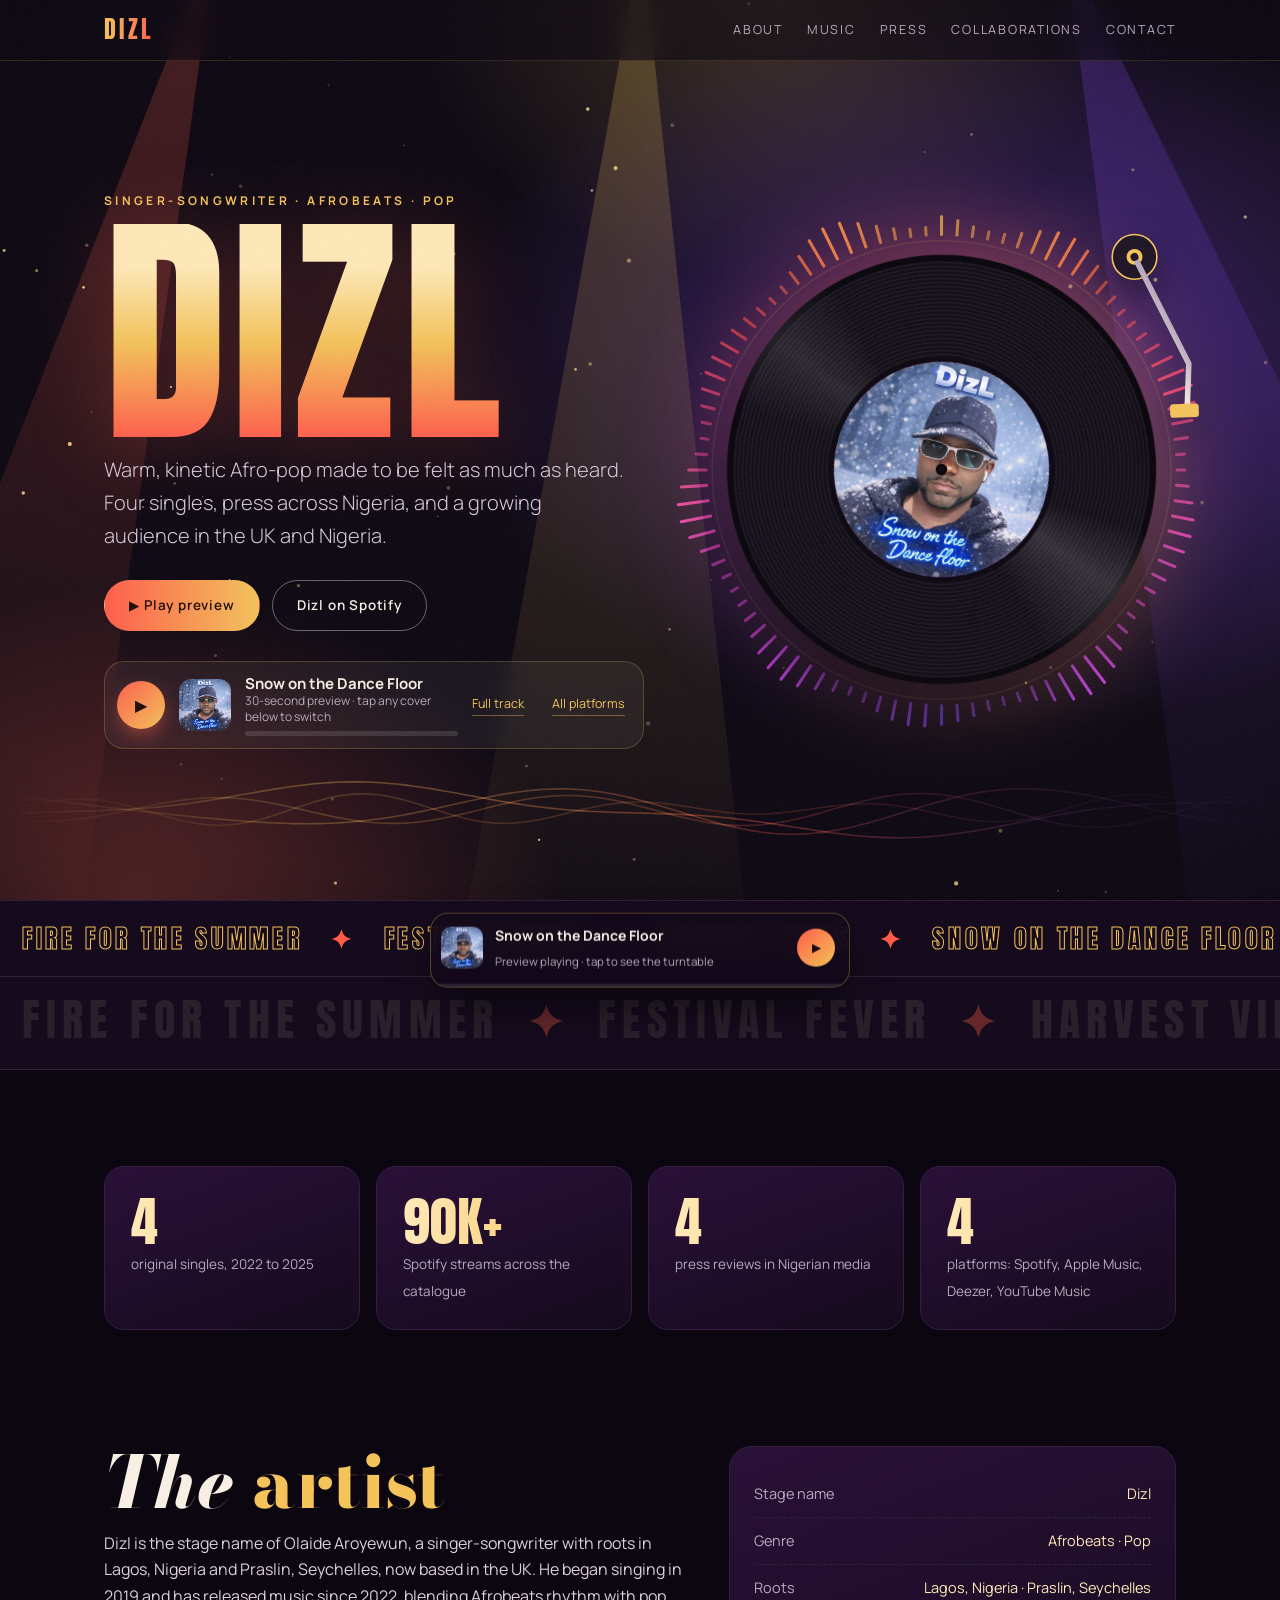
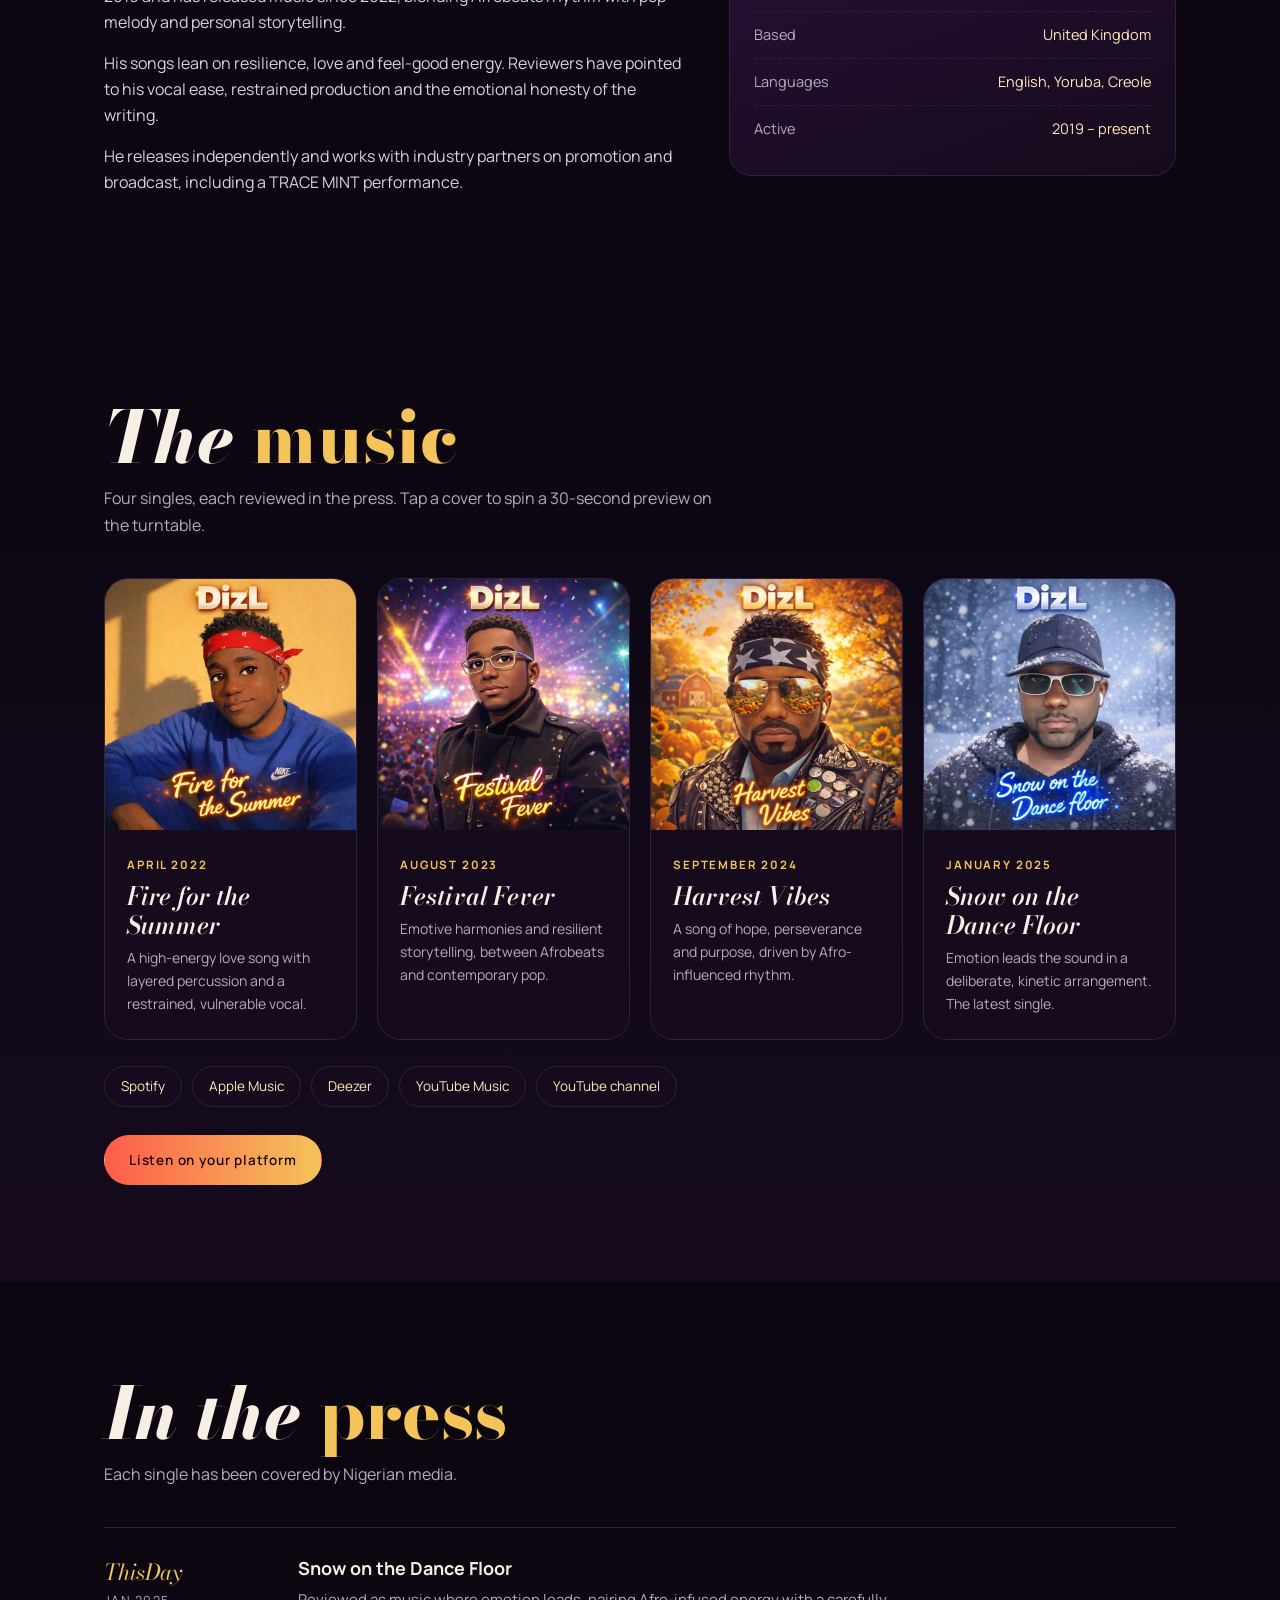
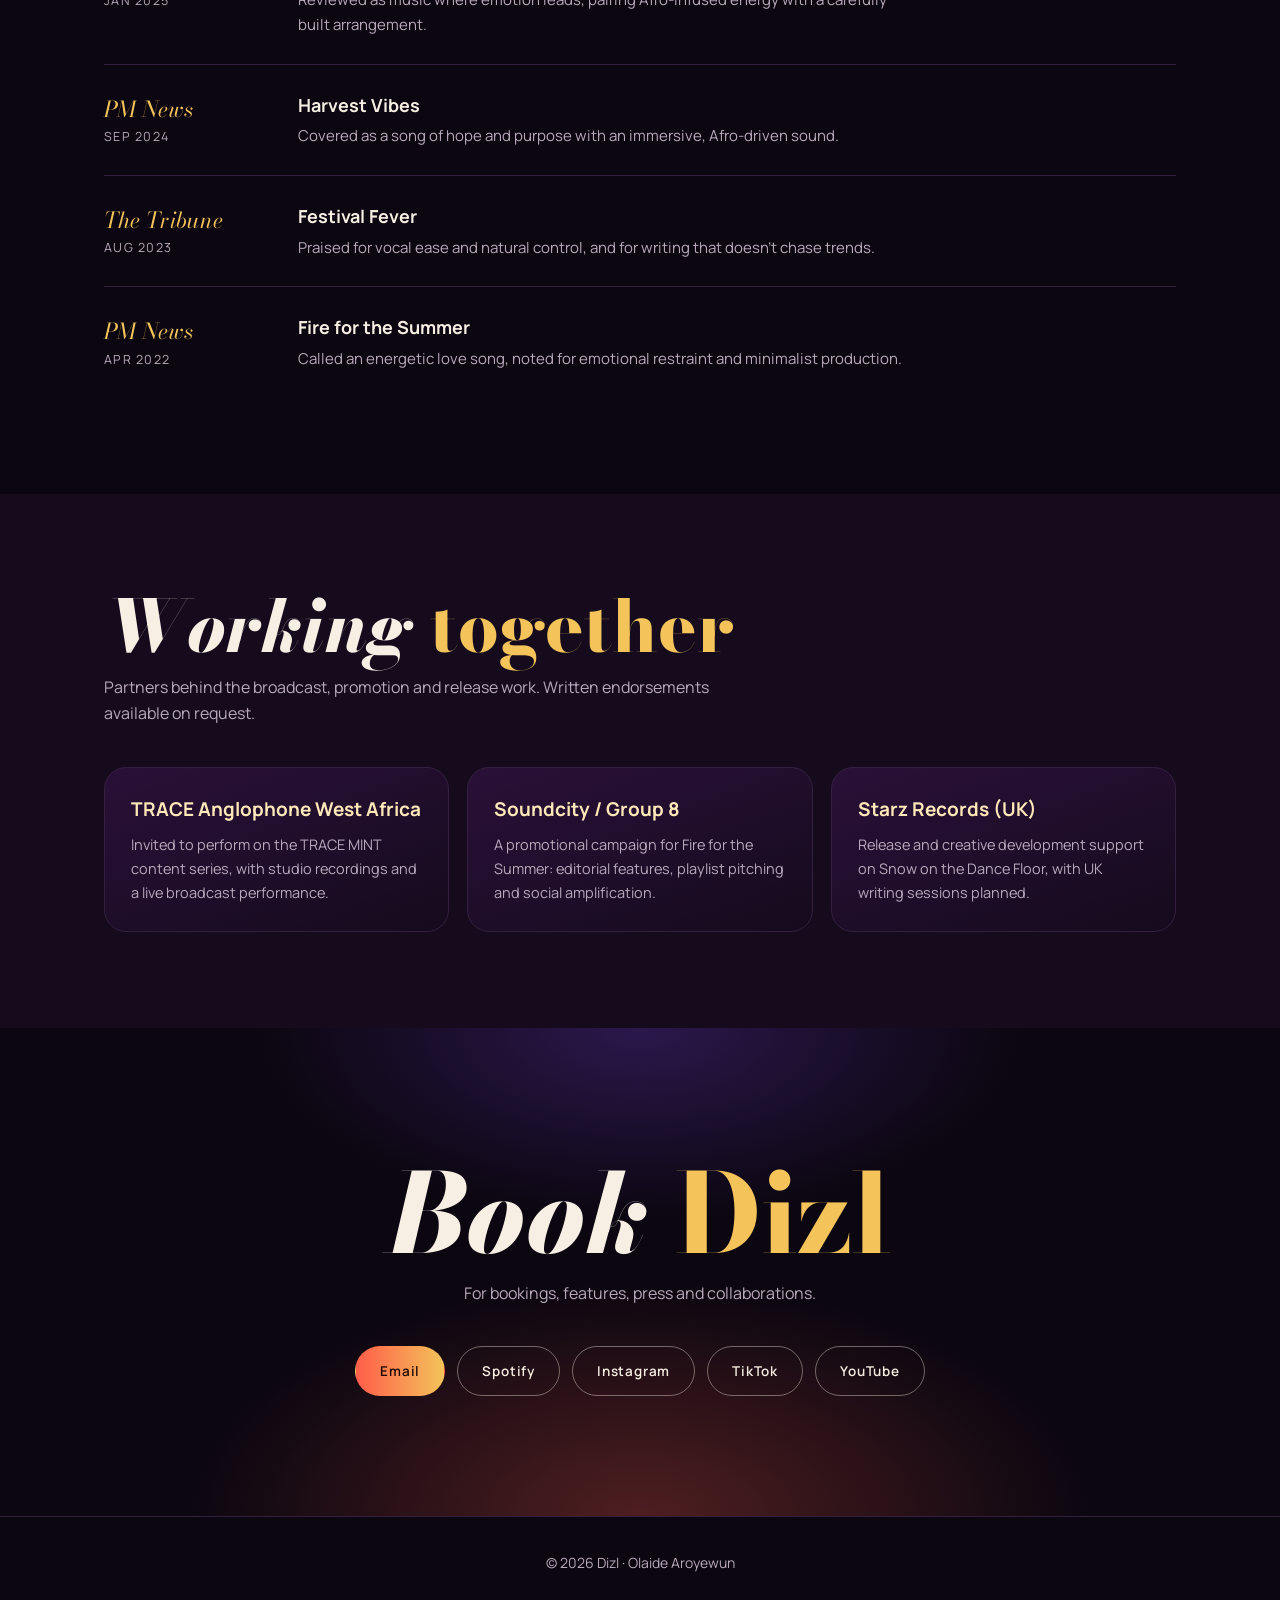
==== music/index.html @ 7bbeb729 "Add portfolio, tech portfolio, music portfolio and concept websites Co-Authored-By: Claude Sonnet 5." ====
<!DOCTYPE html>
<html lang="en-GB">
<head>
<meta charset="utf-8">
<meta name="viewport" content="width=device-width, initial-scale=1">
<title>Dizl — Afrobeats &amp; Pop</title>
<meta name="description" content="Dizl is a Nigerian singer-songwriter in Afrobeats and pop. Four singles, press reviews and over 90,000 Spotify streams.">
<link href="https://fonts.googleapis.com/css2?family=Bodoni+Moda:ital,wght@0,600;0,800;1,600&family=Anton&family=Manrope:wght@300;400;500;600;700&display=swap" rel="stylesheet">
<style>
:root{--bg:#0b0610;--bg2:#150b1d;--plum:#2a1038;--ink:#f7efe4;--mut:#b9a9bd;--line:#33203f;--coral:#ff5d4a;--gold:#f4c35a;--champ:#ffe9b8;--ice:#9fdcff;--violet:#8a4dff;--serif:'Bodoni Moda',Georgia,serif}
*{box-sizing:border-box;margin:0;padding:0}html{scroll-behavior:smooth}
body{background:var(--bg);color:var(--ink);font-family:'Manrope',system-ui,sans-serif;line-height:1.65;-webkit-font-smoothing:antialiased;overflow-x:hidden}
body:after{content:"";position:fixed;inset:0;pointer-events:none;opacity:.07;z-index:50;background-image:url("data:image/svg+xml;utf8,<svg xmlns='http://www.w3.org/2000/svg' width='160' height='160'><filter id='n'><feTurbulence type='fractalNoise' baseFrequency='.9' numOctaves='2'/></filter><rect width='100%' height='100%' filter='url(%23n)'/></svg>")}
a{color:inherit}.wrap{max-width:1120px;margin:0 auto;padding:0 24px}
nav{position:fixed;top:0;left:0;right:0;z-index:20;background:rgba(11,6,16,.6);backdrop-filter:blur(14px);border-bottom:1px solid rgba(244,195,90,.15)}
nav .wrap{display:flex;justify-content:space-between;align-items:center;height:60px}
nav b{font-family:Anton;font-weight:400;font-size:24px;letter-spacing:.14em;background:linear-gradient(90deg,var(--gold),var(--coral));-webkit-background-clip:text;background-clip:text;color:transparent}
nav ul{display:flex;gap:24px;list-style:none;font-size:12.5px;letter-spacing:.14em;text-transform:uppercase;color:var(--mut)}nav ul a{text-decoration:none}nav ul a:hover{color:var(--gold)}
@media(max-width:760px){nav ul{display:none}}
.hero{position:relative;min-height:100vh;display:flex;align-items:center;padding:110px 0 70px;background:radial-gradient(900px 600px at 78% 40%,rgba(138,77,255,.38),transparent 62%),radial-gradient(700px 500px at 10% 100%,rgba(255,93,74,.3),transparent 62%),radial-gradient(500px 400px at 60% 0%,rgba(244,195,90,.2),transparent 70%),var(--bg)}
.hero .wrap{display:grid;grid-template-columns:1.1fr .9fr;gap:30px;align-items:center;width:100%}
@media(max-width:900px){.hero .wrap{grid-template-columns:1fr}}
.tag{font-size:12px;letter-spacing:.28em;text-transform:uppercase;color:var(--gold);font-weight:700}
h1{font-family:Anton;font-weight:400;font-size:clamp(110px,21vw,250px);line-height:.86;margin:14px 0 14px;letter-spacing:.02em;background:linear-gradient(180deg,var(--champ) 20%,var(--gold) 55%,var(--coral));-webkit-background-clip:text;background-clip:text;color:transparent;filter:drop-shadow(0 10px 40px rgba(255,93,74,.25))}
.lede{font-size:clamp(17px,2vw,20px);color:#d6c8d9;max-width:520px;font-weight:300}
.btns{display:flex;gap:12px;flex-wrap:wrap;margin-top:28px}
.btn{padding:13px 24px;border-radius:99px;border:1px solid rgba(247,239,228,.4);font-weight:600;font-size:13.5px;letter-spacing:.06em;text-decoration:none;transition:.2s}
.btn.p{background:linear-gradient(90deg,var(--coral),var(--gold));border-color:transparent;color:#1d0a06}.btn:hover{transform:translateY(-2px);border-color:var(--gold)}
.disc-wrap{position:relative;display:grid;place-items:center;min-width:0}
.glow{position:absolute;width:86%;aspect-ratio:1;border-radius:50%;background:conic-gradient(from 0deg,var(--coral),var(--gold),var(--violet),var(--coral));filter:blur(60px);opacity:.5;animation:sp 14s linear infinite}
@keyframes sp{to{transform:rotate(360deg)}}
.vinyl{position:relative;width:min(440px,72vw);aspect-ratio:1;border-radius:50%;background:repeating-radial-gradient(circle at center,#0d0a10 0 2px,#1a1320 2px 4px);box-shadow:0 40px 80px -20px rgba(0,0,0,.8),inset 0 0 0 6px #07040a;animation:sp 9s linear infinite;display:grid;place-items:center}
.vinyl:before{content:"";position:absolute;inset:0;border-radius:50%;background:conic-gradient(from 20deg,transparent 0 20%,rgba(255,255,255,.14) 25%,transparent 32% 70%,rgba(255,255,255,.1) 76%,transparent 82%)}
.label{width:50%;aspect-ratio:1;border-radius:50%;overflow:hidden;position:relative;background:linear-gradient(135deg,var(--coral),var(--violet));box-shadow:0 0 0 5px #0a0610;display:grid;place-items:center}
.label img{position:absolute;inset:0;width:100%;height:100%;object-fit:cover}
.label span{font-family:Anton;font-size:30px;letter-spacing:.1em;color:#fff}
.hole{position:absolute;width:2.6%;aspect-ratio:1;border-radius:50%;background:var(--bg);box-shadow:inset 0 0 0 2px #000}
.eq{display:flex;gap:5px;align-items:flex-end;height:46px;margin-top:34px}
.eq i{display:block;width:6px;border-radius:3px;background:linear-gradient(180deg,var(--gold),var(--coral));animation:bar 1.1s ease-in-out infinite}
@keyframes bar{0%,100%{height:12px}50%{height:46px}}
.eq i:nth-child(2n){animation-duration:.8s}.eq i:nth-child(3n){animation-duration:1.4s}.eq i:nth-child(5n){animation-delay:-.4s}.eq i:nth-child(7n){animation-delay:-.7s}
@media(prefers-reduced-motion:reduce){.vinyl,.glow,.eq i{animation:none}}
.marq{overflow:hidden;border-block:1px solid var(--line);background:var(--bg2);padding:16px 0;white-space:nowrap}
.marq div{display:inline-block;animation:mq 30s linear infinite;font-family:Anton;font-size:26px;letter-spacing:.14em;color:transparent;-webkit-text-stroke:1px var(--gold)}
.marq span{margin:0 22px}.marq b{color:var(--coral);-webkit-text-stroke:0;margin:0 6px}
@keyframes mq{to{transform:translateX(-50%)}}
section{padding:96px 0;position:relative}
h2{font-family:var(--serif);font-weight:800;font-style:italic;font-size:clamp(40px,6vw,72px);line-height:1;margin-bottom:12px}
h2 em{font-style:normal;color:var(--gold)}
.sub{color:var(--mut);max-width:620px;margin-bottom:40px}
.stats{display:grid;grid-template-columns:repeat(auto-fit,minmax(200px,1fr));gap:16px}
.stat{padding:26px;border-radius:20px;background:linear-gradient(160deg,var(--plum),var(--bg2));border:1px solid var(--line)}
.stat b{display:block;font-family:Anton;font-weight:400;font-size:54px;line-height:1.05;background:linear-gradient(90deg,var(--champ),var(--gold));-webkit-background-clip:text;background-clip:text;color:transparent}.stat span{font-size:13.5px;color:var(--mut)}
.about{display:grid;grid-template-columns:1.3fr 1fr;gap:44px;align-items:start}@media(max-width:820px){.about{grid-template-columns:1fr}}
.about p{color:#dccfdf;margin-bottom:14px}
.panel{background:linear-gradient(160deg,var(--plum),var(--bg2));border:1px solid var(--line);border-radius:22px;padding:24px}
.kv{display:flex;justify-content:space-between;gap:12px;padding:11px 0;border-bottom:1px dashed var(--line);font-size:14.5px}.kv:last-child{border:0}.kv span:first-child{color:var(--mut)}.kv span:last-child{text-align:right;color:var(--champ)}
.rel{display:grid;grid-template-columns:repeat(auto-fit,minmax(250px,1fr));gap:20px}
.rc{border-radius:24px;overflow:hidden;background:var(--bg2);border:1px solid var(--line);transition:.3s}.rc:hover{transform:translateY(-6px);border-color:var(--gold)}
.art{aspect-ratio:1;background:var(--plum);position:relative;overflow:hidden}.art svg,.art img{position:absolute;inset:0;width:100%;height:100%;object-fit:cover}
.rc .t{padding:20px 22px 24px}.rc small{color:var(--gold);font-weight:700;letter-spacing:.16em;text-transform:uppercase;font-size:11.5px}
.rc h3{font-family:var(--serif);font-size:25px;font-style:italic;font-weight:600;margin:6px 0 6px;line-height:1.15}.rc p{font-size:14px;color:var(--mut)}
.platforms{display:flex;flex-wrap:wrap;gap:10px;margin-top:26px}.pl{padding:8px 16px;border:1px solid var(--line);border-radius:99px;font-size:13.5px;color:var(--champ);background:var(--bg2)}
.press{display:grid;gap:0}.pr{display:grid;grid-template-columns:170px 1fr;gap:24px;padding:26px 0;border-top:1px solid var(--line)}@media(max-width:700px){.pr{grid-template-columns:1fr;gap:6px}}
.pr .o{font-family:var(--serif);font-size:22px;font-style:italic;color:var(--gold)}.pr .o span{display:block;font-family:Manrope;font-style:normal;font-size:12.5px;color:var(--mut);letter-spacing:.1em;text-transform:uppercase}
.pr h4{font-size:18px;margin-bottom:4px}.pr p{color:var(--mut);font-size:15px;max-width:620px}
.collab{display:grid;grid-template-columns:repeat(auto-fit,minmax(260px,1fr));gap:18px}
.c{border-radius:22px;padding:26px;background:linear-gradient(160deg,var(--plum),var(--bg2));border:1px solid var(--line)}.c h3{font-size:19px;margin-bottom:8px;color:var(--champ)}.c p{color:var(--mut);font-size:14.5px}
.cta{text-align:center;background:radial-gradient(700px 360px at 50% 100%,rgba(255,93,74,.28),transparent 65%),radial-gradient(600px 300px at 50% 0%,rgba(138,77,255,.25),transparent 65%)}
.cta h2{margin-inline:auto}.cta .sub{margin-inline:auto}.cta .btns{justify-content:center}
footer{padding:34px 0;border-top:1px solid var(--line);color:var(--mut);font-size:14px;text-align:center}

/* ===== premium stage layer ===== */
#prog{position:fixed;top:0;left:0;right:0;height:3px;z-index:60;transform-origin:0 50%;transform:scaleX(0);background:linear-gradient(90deg,var(--coral),var(--gold),var(--violet))}
.hero{overflow:hidden;isolation:isolate}
#stage{position:absolute;inset:0;z-index:0;pointer-events:none}
.hero .wrap{position:relative;z-index:1}
.hero:after{content:"";position:absolute;inset:0;z-index:0;pointer-events:none;background:radial-gradient(120% 90% at 50% 50%,transparent 55%,rgba(5,2,9,.75))}
.disc-wrap{transition:transform .18s ease-out;transform-style:preserve-3d}
.arm{overflow:visible;position:absolute;right:-5%;top:-7%;width:34%;height:auto;z-index:3;pointer-events:none;filter:drop-shadow(0 14px 18px rgba(0,0,0,.55))}
.armg{transform-origin:160px 40px;animation:drop 1.5s cubic-bezier(.25,.8,.25,1) .9s both}
@keyframes drop{from{transform:rotate(-30deg)}to{transform:rotate(0)}}
.vinyl{box-shadow:0 40px 80px -20px rgba(0,0,0,.8),0 0 90px -10px rgba(255,93,74,.35),inset 0 0 0 6px #07040a}
.hero .tag,.hero .lede,.hero .btns,.hero .eq{animation:rise .9s cubic-bezier(.2,.7,.2,1) both}
.hero .tag{animation-delay:.1s}.hero h1{animation:rise 1.1s cubic-bezier(.2,.7,.2,1) .2s both}.hero .lede{animation-delay:.55s}.hero .btns{animation-delay:.7s}.hero .eq{animation-delay:.85s}
@keyframes rise{from{opacity:0;transform:translateY(26px)}to{opacity:1;transform:none}}
.eq{height:54px}.eq i{width:5px}
@keyframes bar{0%,100%{height:10px}50%{height:54px}}
.marq.r{border-top:0;padding:6px 0 14px;background:var(--bg2)}
.marq.r div{animation-direction:reverse;animation-duration:46s;-webkit-text-stroke:0;color:rgba(255,233,184,.09);font-size:44px}
.marq.r b{color:rgba(255,93,74,.35)}
.stat,.panel,.c{position:relative;overflow:hidden}
.stat:before,.panel:before,.c:before{content:"";position:absolute;inset:0;pointer-events:none;opacity:0;transition:opacity .25s;background:radial-gradient(300px circle at var(--mx,-999px) var(--my,-999px),rgba(244,195,90,.15),transparent 65%)}
.stat:hover:before,.panel:hover:before,.c:hover:before{opacity:1}
.stat{transition:border-color .3s,transform .3s}.stat:hover{border-color:rgba(244,195,90,.5);transform:translateY(-3px)}
.c{transition:border-color .3s,transform .3s}.c:hover{border-color:rgba(244,195,90,.5);transform:translateY(-3px)}
.rc{position:relative;transform:perspective(900px) rotateX(var(--rx,0deg)) rotateY(var(--ry,0deg)) translateY(var(--ty,0px));transition:transform .35s ease-out,border-color .3s,box-shadow .3s}
.rc:hover{--ty:-8px;transition:transform .1s ease-out,border-color .3s,box-shadow .3s;border-color:var(--c,var(--gold));box-shadow:0 34px 70px -28px var(--c,var(--gold))}
.rc:after{content:"";position:absolute;inset:0;pointer-events:none;opacity:0;transition:opacity .25s;background:radial-gradient(340px circle at var(--gx,50%) var(--gy,0%),rgba(255,255,255,.17),transparent 60%)}
.rc:hover:after{opacity:1}
.art img{transition:transform .7s cubic-bezier(.2,.7,.2,1)}.rc:hover .art img{transform:scale(1.06)}
.pb{position:absolute;right:14px;top:14px;display:flex;gap:3px;align-items:flex-end;height:22px;opacity:0;transition:opacity .3s;z-index:2;padding:6px 8px;border-radius:10px;background:rgba(8,4,12,.55);backdrop-filter:blur(6px);box-sizing:content-box}
.rc:hover .pb{opacity:1}.pb i{display:block;width:3px;border-radius:2px;background:var(--gold);animation:pb .9s ease-in-out infinite}.pb i:nth-child(2){animation-delay:-.3s}.pb i:nth-child(3){animation-delay:-.6s}.pb i:nth-child(4){animation-delay:-.15s}
@keyframes pb{0%,100%{height:5px}50%{height:22px}}
.pl{text-decoration:none;transition:.2s}.pl:hover{border-color:var(--gold);color:#1d0a06;background:linear-gradient(90deg,var(--coral),var(--gold));transform:translateY(-2px)}
.pr{position:relative;transition:background .3s,padding-left .3s}.pr:before{content:"";position:absolute;left:0;top:18%;bottom:18%;width:3px;border-radius:2px;background:linear-gradient(180deg,var(--gold),var(--coral));transform:scaleY(0);transition:transform .3s}
.pr:hover{background:linear-gradient(90deg,rgba(244,195,90,.07),transparent 70%);padding-left:18px}.pr:hover:before{transform:scaleY(1)}
.cta{position:relative;overflow:hidden;padding:130px 0 120px}.cta .wrap{position:relative;z-index:1}
#wave2{position:absolute;inset:0;z-index:0;pointer-events:none;width:100%;height:100%}
.cta h2{font-size:clamp(52px,9vw,110px)}
@media(prefers-reduced-motion:reduce){.armg,.hero .tag,.hero h1,.hero .lede,.hero .btns,.hero .eq{animation:none}}
@media(max-width:600px){.arm{width:30%;right:0}}

/* ===== turntable player ===== */
.vinyl{animation:none;will-change:transform}
.armg{animation:none;transform:rotate(-30deg);transition:transform 1.2s cubic-bezier(.3,.7,.2,1)}
.disc-wrap.playing .armg{transform:rotate(0)}
.label img{transition:opacity .28s,transform .4s}.label img.sw{opacity:0;transform:scale(1.15)}
.hero .now{animation:rise .9s cubic-bezier(.2,.7,.2,1) .85s both}
.now{display:flex;align-items:center;gap:14px;margin-top:30px;max-width:540px;padding:12px 18px 12px 12px;border-radius:20px;background:rgba(255,255,255,.055);border:1px solid rgba(244,195,90,.22);backdrop-filter:blur(10px)}
.now .pp{flex:none;width:48px;height:48px;border-radius:50%;border:0;cursor:pointer;font-size:16px;color:#1d0a06;background:linear-gradient(135deg,var(--coral),var(--gold));box-shadow:0 8px 24px -8px var(--coral);transition:transform .2s}.now .pp:hover{transform:scale(1.08)}
.now img{flex:none;width:52px;height:52px;border-radius:12px;object-fit:cover}
.nt{flex:1;min-width:0}.nt b{display:block;font-size:15px;white-space:nowrap;overflow:hidden;text-overflow:ellipsis}.nt span{display:block;font-size:12px;color:var(--mut);margin-bottom:7px;white-space:nowrap;overflow:hidden;text-overflow:ellipsis}
.bar{height:5px;border-radius:3px;background:rgba(255,255,255,.12);cursor:pointer;overflow:hidden}.bar i,.mbar i{display:block;height:100%;width:0;background:linear-gradient(90deg,var(--gold),var(--coral))}
.now a{flex:none;font-size:12.5px;color:var(--gold);text-decoration:none;border-bottom:1px solid rgba(244,195,90,.4)}
.rc{cursor:pointer}.rc.on{border-color:var(--c,var(--gold));box-shadow:0 30px 70px -28px var(--c,var(--gold))}
.pb{min-width:14px;justify-content:center}.pb b{display:block;color:var(--gold);font-size:13px;line-height:22px;font-weight:400}.pb i{display:none}
.rc.on .pb{opacity:1}.rc.on .pb b{display:none}.rc.on .pb i{display:block}
#mini{position:fixed;left:50%;bottom:18px;z-index:40;display:flex;align-items:center;gap:12px;padding:10px 14px 14px 10px;border-radius:18px;background:rgba(18,9,26,.86);backdrop-filter:blur(14px);border:1px solid rgba(244,195,90,.3);box-shadow:0 20px 50px -10px rgba(0,0,0,.7);transform:translate(-50%,140%);transition:transform .45s cubic-bezier(.2,.8,.2,1);width:min(420px,calc(100vw - 24px));overflow:hidden;cursor:pointer}
#mini.show{transform:translate(-50%,0)}
#mini img{width:42px;height:42px;border-radius:10px;object-fit:cover;flex:none}.mt{flex:1;min-width:0}.mt b{display:block;font-size:14px;white-space:nowrap;overflow:hidden;text-overflow:ellipsis}.mt span{font-size:11.5px;color:var(--mut)}
#mpp{flex:none;width:38px;height:38px;border-radius:50%;border:0;cursor:pointer;color:#1d0a06;font-size:12px;background:linear-gradient(135deg,var(--coral),var(--gold))}
.mbar{position:absolute;left:0;right:0;bottom:0;height:3px;background:rgba(255,255,255,.1)}
@media(max-width:600px){.now{padding-right:12px;flex-wrap:wrap;row-gap:10px}.now .nt{flex:1 1 0}.now .brk{display:block;order:4;flex:0 0 100%;height:0}.now a{order:5;font-size:13.5px;margin:0 18px 2px 0!important}#full{margin-left:62px!important}}

/* mobile fit: stop hero from stretching past the screen */
.hero .wrap>*{min-width:0}
@media(max-width:900px){.hero .wrap{grid-template-columns:minmax(0,1fr)}.hero{overflow:hidden}}
@media(max-width:600px){.tag{letter-spacing:.14em;white-space:normal}.hero .lede{max-width:100%}.hero .btns{flex-wrap:wrap}.now{max-width:100%}.now .nt{min-width:0;flex:1}.now .nt b,.now .nt span{display:block;overflow:hidden;text-overflow:ellipsis;white-space:nowrap}h1{font-size:clamp(96px,30vw,140px)}}
footer{padding-bottom:calc(34px + env(safe-area-inset-bottom,0px))}
@media(max-width:700px){footer{padding-bottom:calc(150px + env(safe-area-inset-bottom,0px))}}

/* two-column hero: keep record, ring and tonearm inside the screen */
@media(min-width:901px){.vinyl{width:min(440px,calc((100vw - 78px)*.45/1.26))}.arm{right:2%}}

/* single-column (tablet portrait): keep tonearm beside the record, not at the screen edge */
@media(min-width:601px) and (max-width:900px){.disc-wrap{width:100%;max-width:min(520px,88vw);margin-inline:auto}.arm{right:-2%}}
@media(prefers-reduced-motion:reduce){.marq div{animation:mq 60s linear infinite}}
.now .nt #nsub .sc{font-style:normal;display:inline-block}
@media(max-width:600px){.now .nt #nsub .sc{display:inline;line-height:1.3}}
@keyframes ns{0%,15%{transform:translateX(0)}85%,100%{transform:translateX(calc(-1 * var(--ov,0px)))}}
.now .nt b,.now .nt #nsub{white-space:normal;overflow:visible;text-overflow:clip;line-height:1.3}.now .nt #nsub .sc{display:inline}
.now .brk{display:none}@media(max-width:600px){.now .brk{display:block;order:4;flex:0 0 100%;height:0}}
</style>
</head>
<body>
<div id="prog"></div>
<nav><div class="wrap"><b>DIZL</b><ul><li><a href="#about">About</a></li><li><a href="#music">Music</a></li><li><a href="#press">Press</a></li><li><a href="#collab">Collaborations</a></li><li><a href="#contact">Contact</a></li></ul></div></nav>
<main>
<div class="hero" id="top"><canvas id="stage" aria-hidden="true"></canvas><div class="wrap">
  <div>
    <div class="tag">Singer-songwriter · Afrobeats · Pop</div>
    <h1>DIZL</h1>
    <p class="lede">Warm, kinetic Afro-pop made to be felt as much as heard. Four singles, press across Nigeria, and a growing audience in the UK and Nigeria.</p>
    <div class="btns"><a class="btn p" href="#" id="heroplay">▶ Play preview</a><a class="btn" href="https://open.spotify.com/artist/3vCOClc48LY1x5cdoJgQlJ" target="_blank" rel="noopener">Dizl on Spotify</a></div>
    <div class="now" id="now"><button class="pp" id="pp" aria-label="Play preview">▶</button><img id="nimg" src="img/snow.jpg" alt=""><div class="nt"><b id="ntitle">Snow on the Dance Floor</b><span id="nsub"><em class="sc">30-second preview · tap any cover below to switch</em></span><div class="bar" id="bar" role="progressbar" aria-label="Preview progress"><i id="fill"></i></div></div><i class="brk" aria-hidden="true"></i><a id="full" href="https://open.spotify.com/track/1isKLHtDeZvDGnfQosy557" target="_blank" rel="noopener">Full track</a><a id="hf" href="https://distrokid.com/hyperfollow/dizl/snow-on-the-dance-floor-2" target="_blank" rel="noopener" style="margin-left:14px">All platforms</a></div>
  </div>
  <div class="disc-wrap"><div class="glow"></div>
    <div class="vinyl"><div class="label"><img src="img/snow.jpg" alt="Snow on the Dance Floor cover art"></div><div class="hole"></div></div>
    <svg class="arm" viewBox="0 0 200 300" aria-hidden="true"><defs><linearGradient id="ag" x1="0" x2="1"><stop offset="0" stop-color="#f7efe4"/><stop offset="1" stop-color="#b9a9bd"/></linearGradient></defs><circle cx="160" cy="40" r="28" fill="#1c1324" stroke="#f4c35a" stroke-width="2"/><circle cx="160" cy="40" r="10" fill="#f4c35a"/><g class="armg"><path d="M160 40 L152 190 L122 238" stroke="url(#ag)" stroke-width="7" fill="none" stroke-linecap="round" stroke-linejoin="round"/><rect x="100" y="230" width="36" height="17" rx="4" transform="rotate(28 118 238)" fill="#f4c35a"/><circle cx="160" cy="40" r="5" fill="#1c1324"/></g></svg>
  </div>
</div></div>

<div class="marq" aria-hidden="true"><div><span>FIRE FOR THE SUMMER</span><b>✦</b><span>FESTIVAL FEVER</span><b>✦</b><span>HARVEST VIBES</span><b>✦</b><span>SNOW ON THE DANCE FLOOR</span><b>✦</b><span>FIRE FOR THE SUMMER</span><b>✦</b><span>FESTIVAL FEVER</span><b>✦</b><span>HARVEST VIBES</span><b>✦</b><span>SNOW ON THE DANCE FLOOR</span><b>✦</b></div></div>
<div class="marq r" aria-hidden="true"><div><span>FIRE FOR THE SUMMER</span><b>✦</b><span>FESTIVAL FEVER</span><b>✦</b><span>HARVEST VIBES</span><b>✦</b><span>SNOW ON THE DANCE FLOOR</span><b>✦</b><span>FIRE FOR THE SUMMER</span><b>✦</b><span>FESTIVAL FEVER</span><b>✦</b><span>HARVEST VIBES</span><b>✦</b><span>SNOW ON THE DANCE FLOOR</span><b>✦</b></div></div>

<section><div class="wrap"><div class="stats">
  <div class="stat"><b>4</b><span>original singles, 2022 to 2025</span></div>
  <div class="stat"><b>90K+</b><span>Spotify streams across the catalogue</span></div>
  <div class="stat"><b>4</b><span>press reviews in Nigerian media</span></div>
  <div class="stat"><b>4</b><span>platforms: Spotify, Apple Music, Deezer, YouTube Music</span></div>
</div></div></section>

<section id="about" style="padding-top:20px"><div class="wrap about">
  <div>
    <h2>The <em>artist</em></h2>
    <p>Dizl is the stage name of Olaide Aroyewun, a singer-songwriter with roots in Lagos, Nigeria and Praslin, Seychelles, now based in the UK. He began singing in 2019 and has released music since 2022, blending Afrobeats rhythm with pop melody and personal storytelling.</p>
    <p>His songs lean on resilience, love and feel-good energy. Reviewers have pointed to his vocal ease, restrained production and the emotional honesty of the writing.</p>
    <p>He releases independently and works with industry partners on promotion and broadcast, including a TRACE MINT performance.</p>
  </div>
  <div class="panel">
    <div class="kv"><span>Stage name</span><span>Dizl</span></div>
    <div class="kv"><span>Genre</span><span>Afrobeats · Pop</span></div>
    <div class="kv"><span>Roots</span><span>Lagos, Nigeria · Praslin, Seychelles</span></div>
    <div class="kv"><span>Based</span><span>United Kingdom</span></div>
    <div class="kv"><span>Languages</span><span>English, Yoruba, Creole</span></div>
    <div class="kv"><span>Active</span><span>2019 – present</span></div>
  </div>
</div></section>

<section id="music" style="background:linear-gradient(180deg,var(--bg),var(--bg2))"><div class="wrap">
  <h2>The <em>music</em></h2>
  <p class="sub">Four singles, each reviewed in the press. Tap a cover to spin a 30-second preview on the turntable.</p>
  <div class="rel">
    <div class="rc" data-k="fire" tabindex="0" role="button" aria-label="Play preview of fire" style="--c:#ff9f43"><div class="art"><img src="img/fire.jpg" alt="Fire for the Summer cover art" loading="lazy"></div><div class="t"><small>April 2022</small><h3>Fire for the Summer</h3><p>A high-energy love song with layered percussion and a restrained, vulnerable vocal.</p></div></div>
    <div class="rc" data-k="festival" tabindex="0" role="button" aria-label="Play preview of festival" style="--c:#a46bff"><div class="art"><img src="img/festival.jpg" alt="Festival Fever cover art" loading="lazy"></div><div class="t"><small>August 2023</small><h3>Festival Fever</h3><p>Emotive harmonies and resilient storytelling, between Afrobeats and contemporary pop.</p></div></div>
    <div class="rc" data-k="harvest" tabindex="0" role="button" aria-label="Play preview of harvest" style="--c:#ff7a2f"><div class="art"><img src="img/harvest.jpg" alt="Harvest Vibes cover art" loading="lazy"></div><div class="t"><small>September 2024</small><h3>Harvest Vibes</h3><p>A song of hope, perseverance and purpose, driven by Afro-influenced rhythm.</p></div></div>
    <div class="rc" data-k="snow" tabindex="0" role="button" aria-label="Play preview of snow" style="--c:#6fb8ff"><div class="art"><img src="img/snow.jpg" alt="Snow on the Dance Floor cover art" loading="lazy"></div><div class="t"><small>January 2025</small><h3>Snow on the Dance Floor</h3><p>Emotion leads the sound in a deliberate, kinetic arrangement. The latest single.</p></div></div>
  </div>
  <div class="platforms"><a class="pl" href="https://open.spotify.com/artist/3vCOClc48LY1x5cdoJgQlJ" target="_blank" rel="noopener">Spotify</a><a class="pl" href="https://music.apple.com/us/album/snow-on-the-dance-floor-single/1880357059" target="_blank" rel="noopener">Apple Music</a><a class="pl" href="https://www.deezer.com/album/925784041" target="_blank" rel="noopener">Deezer</a><a class="pl" href="https://distrokid.com/hyperfollow/dizl/snow-on-the-dance-floor-2" target="_blank" rel="noopener">YouTube Music</a><a class="pl" href="https://www.youtube.com/@dizlmusic" target="_blank" rel="noopener">YouTube channel</a></div>
  <div class="btns"><a class="btn p" href="https://distrokid.com/hyperfollow/dizl/snow-on-the-dance-floor-2" target="_blank" rel="noopener">Listen on your platform</a></div>
</div></section>

<section id="press"><div class="wrap">
  <h2>In the <em>press</em></h2>
  <p class="sub">Each single has been covered by Nigerian media.</p>
  <div class="press">
    <div class="pr"><div class="o">ThisDay<span>Jan 2025</span></div><div><h4>Snow on the Dance Floor</h4><p>Reviewed as music where emotion leads, pairing Afro-infused energy with a carefully built arrangement.</p></div></div>
    <div class="pr"><div class="o">PM News<span>Sep 2024</span></div><div><h4>Harvest Vibes</h4><p>Covered as a song of hope and purpose with an immersive, Afro-driven sound.</p></div></div>
    <div class="pr"><div class="o">The Tribune<span>Aug 2023</span></div><div><h4>Festival Fever</h4><p>Praised for vocal ease and natural control, and for writing that doesn't chase trends.</p></div></div>
    <div class="pr"><div class="o">PM News<span>Apr 2022</span></div><div><h4>Fire for the Summer</h4><p>Called an energetic love song, noted for emotional restraint and minimalist production.</p></div></div>
  </div>
</div></section>

<section id="collab" style="background:var(--bg2)"><div class="wrap">
  <h2>Working <em>together</em></h2>
  <p class="sub">Partners behind the broadcast, promotion and release work. Written endorsements available on request.</p>
  <div class="collab">
    <div class="c"><h3>TRACE Anglophone West Africa</h3><p>Invited to perform on the TRACE MINT content series, with studio recordings and a live broadcast performance.</p></div>
    <div class="c"><h3>Soundcity / Group 8</h3><p>A promotional campaign for Fire for the Summer: editorial features, playlist pitching and social amplification.</p></div>
    <div class="c"><h3>Starz Records (UK)</h3><p>Release and creative development support on Snow on the Dance Floor, with UK writing sessions planned.</p></div>
  </div>
</div></section>

<section id="contact" class="cta"><canvas id="wave2" aria-hidden="true"></canvas><div class="wrap">
  <h2>Book <em>Dizl</em></h2>
  <p class="sub">For bookings, features, press and collaborations.</p>
  <div class="btns"><a class="btn p" href="mailto:dizlmusicworld@gmail.com">Email</a><a class="btn" href="https://open.spotify.com/artist/3vCOClc48LY1x5cdoJgQlJ" target="_blank" rel="noopener">Spotify</a><a class="btn" href="https://www.instagram.com/dizlmusic/" target="_blank" rel="noopener">Instagram</a><a class="btn" href="https://www.tiktok.com/@dizlmusic" target="_blank" rel="noopener">TikTok</a><a class="btn" href="https://www.youtube.com/@dizlmusic" target="_blank" rel="noopener">YouTube</a></div>
</div></section>
<div id="mini"><img id="mimg" src="img/snow.jpg" alt=""><div class="mt"><b id="mtitle">Snow on the Dance Floor</b><span>Preview playing · tap to see the turntable</span></div><button id="mpp" aria-label="Pause">❚❚</button><div class="mbar"><i id="mfill"></i></div></div>
</main>
<footer>© 2026 Dizl · Olaide Aroyewun</footer>
<script>
(function(){
var playing=false,AN=null,FD=null,reduce=matchMedia('(prefers-reduced-motion: reduce)').matches,fine=matchMedia('(pointer:fine)').matches;
var hero=document.querySelector('.hero'),cv=document.getElementById('stage'),cx=cv.getContext('2d'),vin=document.querySelector('.vinyl'),wrap=document.querySelector('.disc-wrap');
var W=0,H=0,D=Math.min(window.devicePixelRatio||1,2);
function size(){var r=hero.getBoundingClientRect();W=r.width;H=r.height;cv.width=W*D;cv.height=H*D;cv.style.width=W+'px';cv.style.height=H+'px'}
size();addEventListener('resize',function(){size();size2()});
var sparks=[],i;for(i=0;i<70;i++)sparks.push({x:Math.random(),y:Math.random(),s:.5+Math.random()*1.7,v:.015+Math.random()*.05,p:Math.random()*6.28});
var cols=[[255,93,74],[244,195,90],[138,77,255]],N=96,vis=true;
if('IntersectionObserver' in window)new IntersectionObserver(function(e){vis=e[0].isIntersecting}).observe(hero);
function waves(c,w,h,t,base,amp){
  for(var l=0;l<4;l++){var g=c.createLinearGradient(0,0,w,0);g.addColorStop(0,'rgba(244,195,90,.0)');g.addColorStop(.25,'rgba(244,195,90,'+(.34-l*.05)+')');g.addColorStop(.6,'rgba(255,93,74,'+(.34-l*.05)+')');g.addColorStop(1,'rgba(138,77,255,.0)');
    c.strokeStyle=g;c.lineWidth=1.6;c.beginPath();
    for(var x=0;x<=w;x+=6){var y=base+Math.sin(x*.006*(l+1)+t*(.9+l*.35)+l)*amp*(1-l*.18)+Math.sin(x*.017+t*1.7+l*2)*amp*.28;x?c.lineTo(x,y):c.moveTo(x,y)}
    c.stroke()}
}
function draw(t){
  cx.setTransform(D,0,0,D,0,0);cx.clearRect(0,0,W,H);cx.globalCompositeOperation='lighter';
  for(var b=0;b<3;b++){var c=cols[b],ang=Math.sin(t*.32+b*2.1)*.32,sw=130+b*24;
    cx.save();cx.translate(W*(.16+.34*b),-20);cx.rotate(ang);
    var g=cx.createLinearGradient(0,0,0,H*1.15);g.addColorStop(0,'rgba('+c+',.24)');g.addColorStop(1,'rgba('+c+',0)');
    cx.fillStyle=g;cx.beginPath();cx.moveTo(-6,0);cx.lineTo(6,0);cx.lineTo(sw,H*1.15);cx.lineTo(-sw,H*1.15);cx.closePath();cx.fill();cx.restore()}
  var hr=hero.getBoundingClientRect(),wr=wrap.getBoundingClientRect(),px=wr.left-hr.left+wr.width/2,py=wr.top-hr.top+wr.height/2,R=vin.offsetWidth/2*1.05,k=R/220;
  var live=playing&&AN,beat,bass=0;
  if(live){AN.getByteFrequencyData(FD);for(i=1;i<7;i++)bass+=FD[i];bass=bass/6/255;beat=Math.pow(bass,2.6)}else beat=Math.pow(Math.max(0,Math.sin(t*Math.PI*2*1.9)),7)*.55;
  cx.lineCap='round';cx.lineWidth=Math.max(2,3*k);
  for(i=0;i<N;i++){var a=i/N*6.2832-1.5708,q=i<N/2?i/(N/2):(N-i)/(N/2),len,v;
    if(live){v=FD[2+Math.floor(q*58)]/255;len=(6+v*v*70+beat*10)*k}
    else{v=(.5+.5*Math.sin(t*3.1+i*.62))*(.45+.55*Math.sin(t*1.25+i*.19)*Math.sin(t*1.25+i*.19));len=(7+v*26+beat*(10+22*(.5+.5*Math.sin(i*.45+t))))*k}
    var h=((45-150*q)%360+360)%360;cx.strokeStyle='hsla('+h+',95%,62%,'+(.55+.4*v)+')';
    var r1=R+10*k,r2=r1+len;cx.beginPath();cx.moveTo(px+Math.cos(a)*r1,py+Math.sin(a)*r1);cx.lineTo(px+Math.cos(a)*r2,py+Math.sin(a)*r2);cx.stroke()}
  cx.lineWidth=1.5;cx.strokeStyle='rgba(244,195,90,'+(.12+.4*beat)+')';cx.beginPath();cx.arc(px,py,R+4*k+beat*10*k,0,6.2832);cx.stroke();
  for(i=0;i<sparks.length;i++){var p=sparks[i];p.y-=p.v*.016;if(p.y<-.05){p.y=1.05;p.x=Math.random()}
    var al=.25+.55*(.5+.5*Math.sin(t*1.6+p.p));cx.fillStyle='rgba(255,226,150,'+al+')';cx.beginPath();cx.arc(p.x*W+Math.sin(t*.5+p.p)*14,p.y*H,p.s,0,6.2832);cx.fill()}
  waves(cx,W,H,t,H*.9,22);cx.globalCompositeOperation='source-over';
}
/* CTA waves */
var cv2=document.getElementById('wave2'),c2=cv2.getContext('2d'),W2=0,H2=0,vis2=false,cta=document.getElementById('contact');
function size2(){var r=cta.getBoundingClientRect();W2=r.width;H2=r.height;cv2.width=W2*D;cv2.height=H2*D}
size2();if('IntersectionObserver' in window)new IntersectionObserver(function(e){vis2=e[0].isIntersecting}).observe(cta);
function draw2(t){c2.setTransform(D,0,0,D,0,0);c2.clearRect(0,0,W2,H2);c2.globalCompositeOperation='lighter';waves(c2,W2,H2,t*.9,H2*.78,34);c2.globalCompositeOperation='source-over'}
if(false){draw(1.2);draw2(1)}else{
  (function f(ts){var t=ts/1000;if(vis&&!document.hidden)draw(t);if(vis2&&!document.hidden)draw2(t);requestAnimationFrame(f)})(0)}
/* tilt hero disc */
if(fine&&!reduce){hero.addEventListener('mousemove',function(e){var r=hero.getBoundingClientRect(),x=(e.clientX-r.left)/r.width-.5,y=(e.clientY-r.top)/r.height-.5;wrap.style.transform='perspective(1100px) rotateX('+(-y*9)+'deg) rotateY('+(x*12)+'deg)'});hero.addEventListener('mouseleave',function(){wrap.style.transform=''})}
/* card tilt + glare, spotlights */
document.querySelectorAll('.art').forEach(function(a){a.insertAdjacentHTML('beforeend','<div class="pb" aria-hidden="true"><b>▶</b><i></i><i></i><i></i><i></i></div>')});
document.querySelectorAll('.rc').forEach(function(el){
  el.addEventListener('mousemove',function(e){var r=el.getBoundingClientRect(),x=(e.clientX-r.left)/r.width,y=(e.clientY-r.top)/r.height;
    if(!reduce&&fine){el.style.setProperty('--rx',((.5-y)*9)+'deg');el.style.setProperty('--ry',((x-.5)*11)+'deg')}el.style.setProperty('--gx',(x*100)+'%');el.style.setProperty('--gy',(y*100)+'%')});
  el.addEventListener('mouseleave',function(){el.style.setProperty('--rx','0deg');el.style.setProperty('--ry','0deg')})});
document.querySelectorAll('.stat,.panel,.c').forEach(function(el){el.addEventListener('mousemove',function(e){var r=el.getBoundingClientRect();el.style.setProperty('--mx',(e.clientX-r.left)+'px');el.style.setProperty('--my',(e.clientY-r.top)+'px')})});
/* count-up */
var nums=document.querySelectorAll('.stat b');
function count(el){var m=el.textContent.match(/^(\d+)(.*)$/);if(!m||reduce)return;var to=+m[1],suf=m[2],t0=performance.now();
  (function st(n){var p=Math.min(1,(n-t0)/1300),e=1-Math.pow(1-p,3);el.textContent=Math.round(to*e)+suf;if(p<1)requestAnimationFrame(st)})(t0)}
if('IntersectionObserver' in window){var io=new IntersectionObserver(function(es){es.forEach(function(e){if(e.isIntersecting){count(e.target);io.unobserve(e.target)}})},{threshold:.6});nums.forEach(function(n){io.observe(n)})}

/* ===== turntable player ===== */
var T={snow:{t:'Snow on the Dance Floor',img:'img/snow.jpg',src:'audio/snow.mp3',full:'https://open.spotify.com/track/1isKLHtDeZvDGnfQosy557',hf:'https://distrokid.com/hyperfollow/dizl/snow-on-the-dance-floor-2'},
fire:{t:'Fire for the Summer',img:'img/fire.jpg',src:'audio/fire.mp3',full:'https://www.youtube.com/watch?v=isBNRYG3dnM',hf:'https://distrokid.com/hyperfollow/dizl/fire-for-the-summer-2'},
festival:{t:'Festival Fever',img:'img/festival.jpg',src:'audio/festival.mp3',full:'https://www.youtube.com/watch?v=uwTGCxREiv4',hf:'https://distrokid.com/hyperfollow/dizl/festival-fever-2'},
harvest:{t:'Harvest Vibes',img:'img/harvest.jpg',src:'audio/harvest.mp3',full:'https://www.youtube.com/watch?v=NyLhxni2BvM',hf:'https://distrokid.com/hyperfollow/dizl/harvest-vibes-2'}};
var aud=new Audio();aud.preload='none';var cur='snow',ac=null,$=function(id){return document.getElementById(id)};
aud.src=T.snow.src;
function ctxInit(){if(ac)return;try{var C=window.AudioContext||window.webkitAudioContext;ac=new C();var src=ac.createMediaElementSource(aud);var an=ac.createAnalyser();an.fftSize=256;an.smoothingTimeConstant=.78;src.connect(an);an.connect(ac.destination);FD=new Uint8Array(an.frequencyBinCount);AN=an}catch(e){AN=null}}
function ui(){
  wrap.classList.toggle('playing',playing);$('pp').textContent=playing?'❚❚':'▶';$('pp').setAttribute('aria-label',playing?'Pause preview':'Play preview');
  $('heroplay').textContent=playing?'❚❚ Pause preview':'▶ Play preview';$('mpp').textContent=playing?'❚❚':'▶';
  document.querySelectorAll('.rc').forEach(function(c){c.classList.toggle('on',playing&&c.dataset.k===cur)});
  $('mini').classList.toggle('show',playing&&!heroVis)}
function setTrack(k){cur=k;var d=T[k],im=document.querySelector('.label img');
  im.classList.add('sw');setTimeout(function(){im.src=d.img;im.classList.remove('sw')},220);
  $('nimg').src=d.img;$('mimg').src=d.img;$('ntitle').textContent=d.t;$('mtitle').textContent=d.t;$('full').href=d.full;$('hf').href=d.hf;
  aud.src=d.src;$('fill').style.width='0';$('mfill').style.width='0'}
function play(k){if(k&&k!==cur)setTrack(k);ctxInit();if(ac&&ac.state==='suspended')ac.resume();
  var p=aud.play();if(p&&p.then)p.then(function(){playing=true;ui()}).catch(function(){playing=false;ui()});else{playing=true;ui()}}
function pause(){aud.pause();playing=false;ui()}
function toggle(){playing?pause():play()}
var heroVis=true;if('IntersectionObserver' in window)new IntersectionObserver(function(e){heroVis=e[0].isIntersecting;ui()},{threshold:.15}).observe(hero);
function prog(){var d=isFinite(aud.duration)&&aud.duration>0?aud.duration:30,p=Math.max(0,Math.min(100,aud.currentTime/d*100));$('fill').style.width=p+'%';$('mfill').style.width=p+'%'}
aud.addEventListener('timeupdate',prog);aud.addEventListener('loadedmetadata',prog);aud.addEventListener('durationchange',prog);
(function tick(){if(playing)prog();requestAnimationFrame(tick)})();
aud.addEventListener('ended',function(){playing=false;aud.currentTime=0;ui()});
$('pp').addEventListener('click',toggle);$('heroplay').addEventListener('click',function(e){e.preventDefault();toggle()});
$('mpp').addEventListener('click',function(e){e.stopPropagation();toggle()});
$('mini').addEventListener('click',function(){hero.scrollIntoView({behavior:'smooth'})});
$('bar').addEventListener('click',function(e){var r=this.getBoundingClientRect();var dd=isFinite(aud.duration)&&aud.duration>0?aud.duration:30;aud.currentTime=Math.max(0,Math.min(dd-.1,(e.clientX-r.left)/r.width*dd));prog()});
document.querySelectorAll('.rc').forEach(function(c){
  function go(){var k=c.dataset.k;if(k===cur&&playing){pause();return}hero.scrollIntoView({behavior:reduce?'auto':'smooth'});play(k)}
  c.addEventListener('click',go);c.addEventListener('keydown',function(e){if(e.key==='Enter'||e.key===' '){e.preventDefault();go()}})});
/* record spin: spins up when playing, idles slowly otherwise */
if(!reduce){var ang=0,vel=12,lt=0;(function spin(ts){var dt=Math.min(.05,(ts-lt)/1000);lt=ts;vel+=((playing?230:12)-vel)*Math.min(1,dt*(playing?1.5:.8));ang=(ang+vel*dt)%360;vin.style.transform='rotate('+ang+'deg)';requestAnimationFrame(spin)})(0)}
else{var ang2=0,lt2=0;(function spin2(ts){var dt=Math.min(.05,(ts-lt2)/1000);lt2=ts;if(playing){ang2=(ang2+55*dt)%360;vin.style.transform='rotate('+ang2+'deg)'}requestAnimationFrame(spin2)})(0)}
/* scroll progress */
var pr=document.getElementById('prog');function sp(){var h=document.documentElement;pr.style.transform='scaleX('+(h.scrollTop/(h.scrollHeight-h.clientHeight||1))+')'}addEventListener('scroll',sp,{passive:true});sp();
})();
(function(){function f(){var n=document.getElementById('nsub');if(!n)return;var c=n.querySelector('.sc');if(!c)return;var o=c.scrollWidth-n.clientWidth;if(o>2){c.style.setProperty('--ov',o+'px');c.classList.add('ov')}else c.classList.remove('ov')}addEventListener('load',f);addEventListener('resize',f);setTimeout(f,400)})();
</script>
</body>
</html>
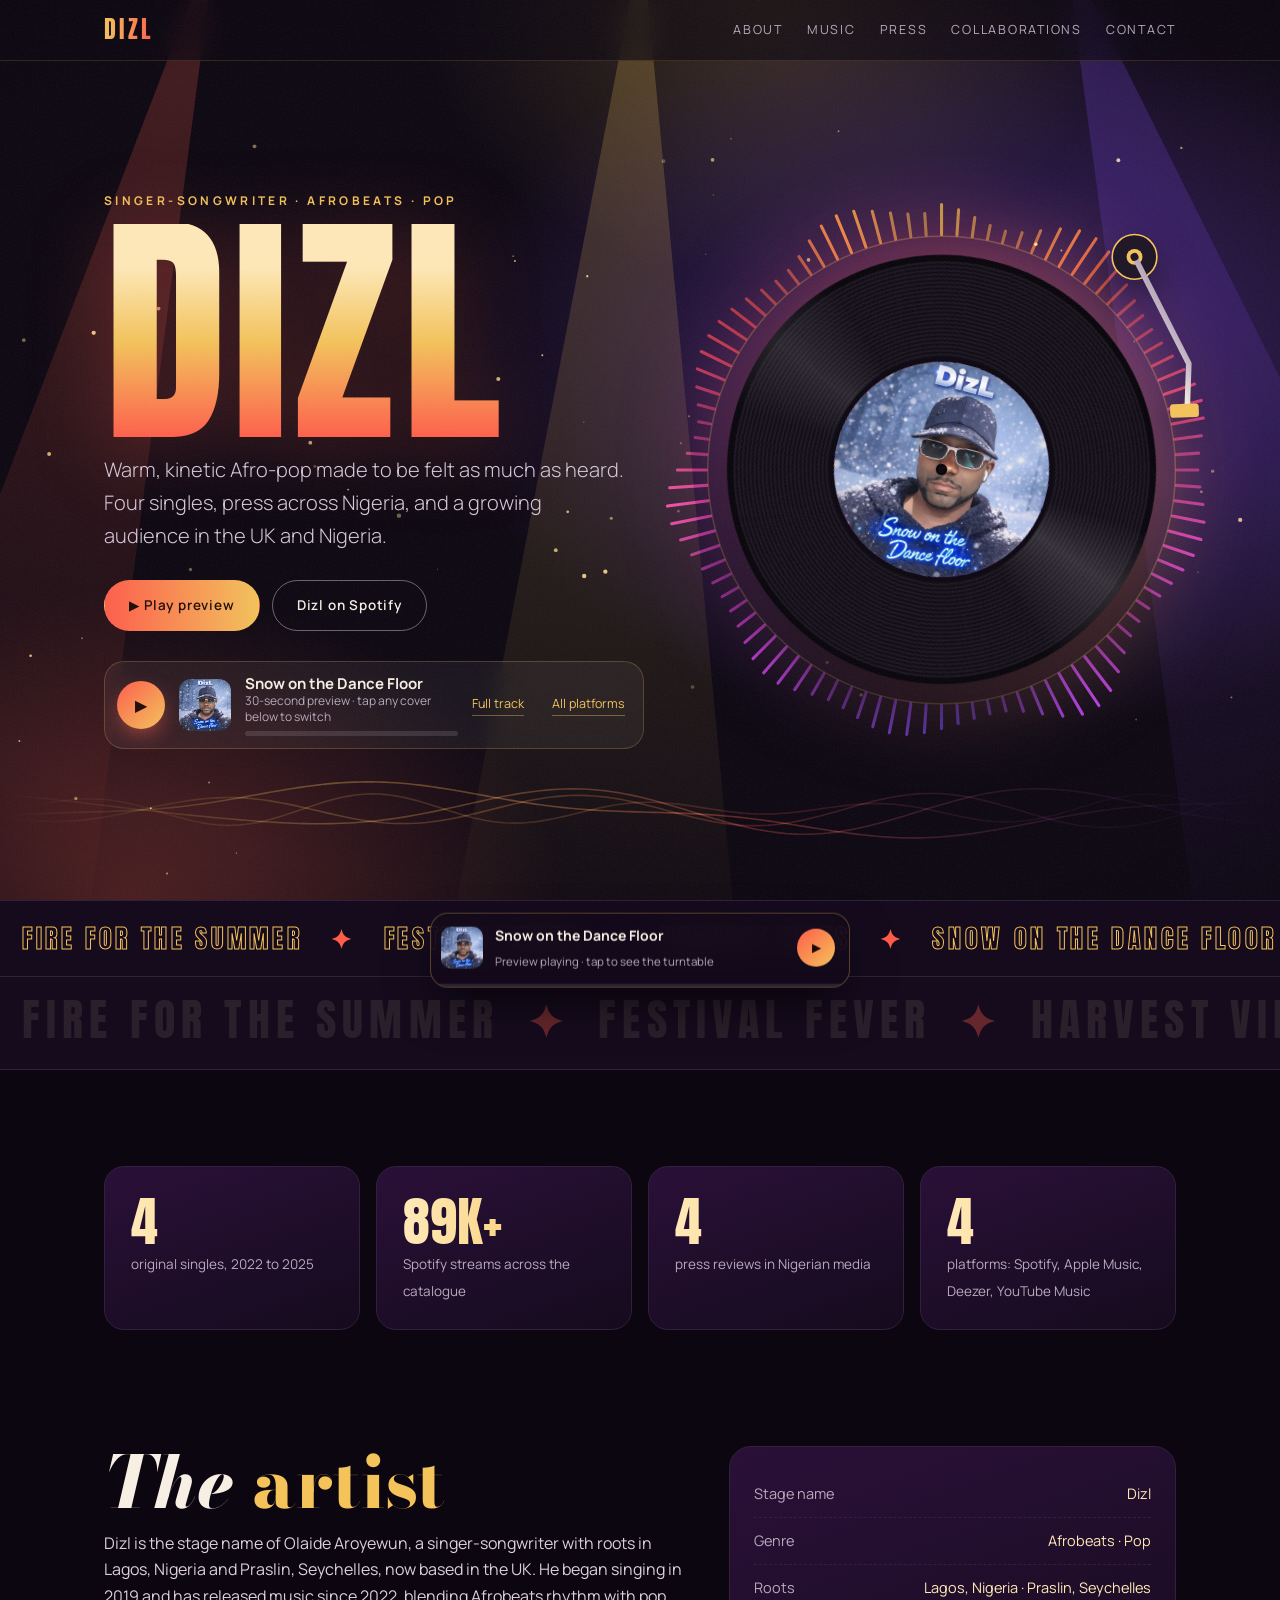
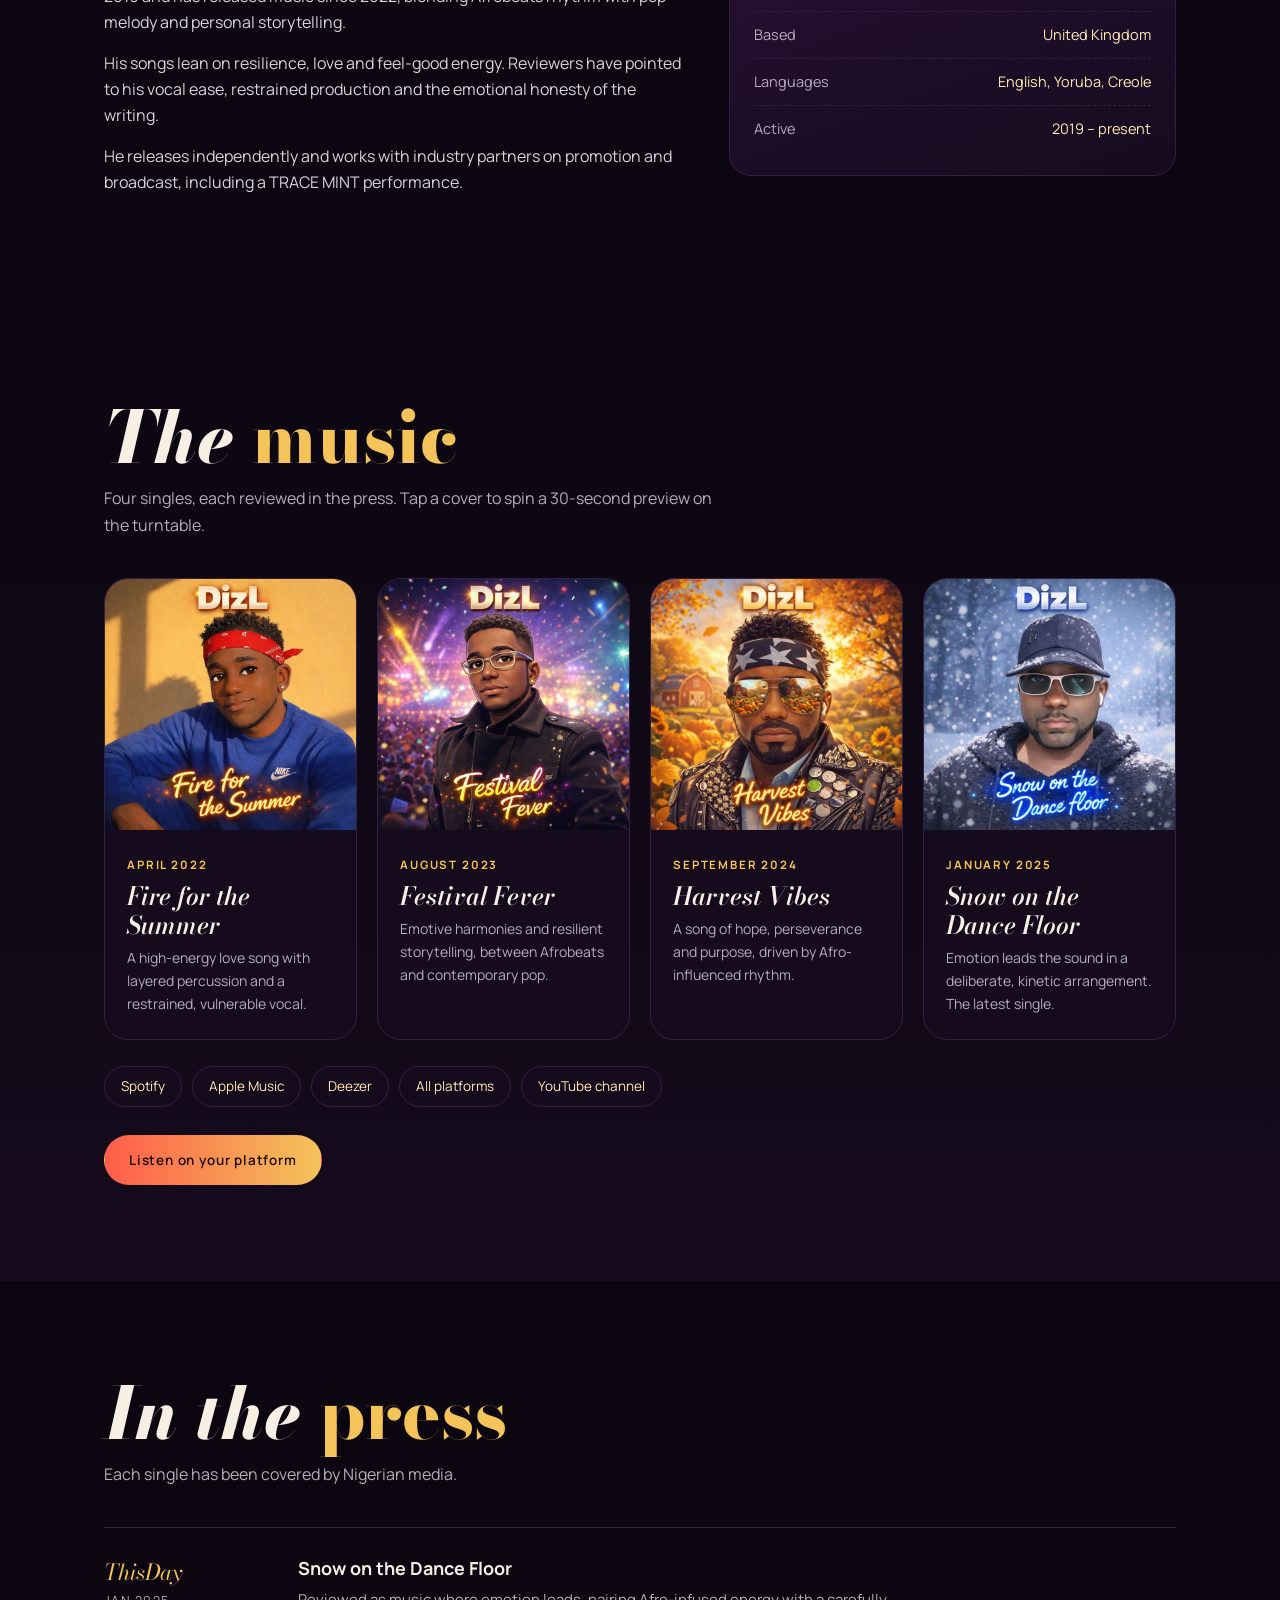
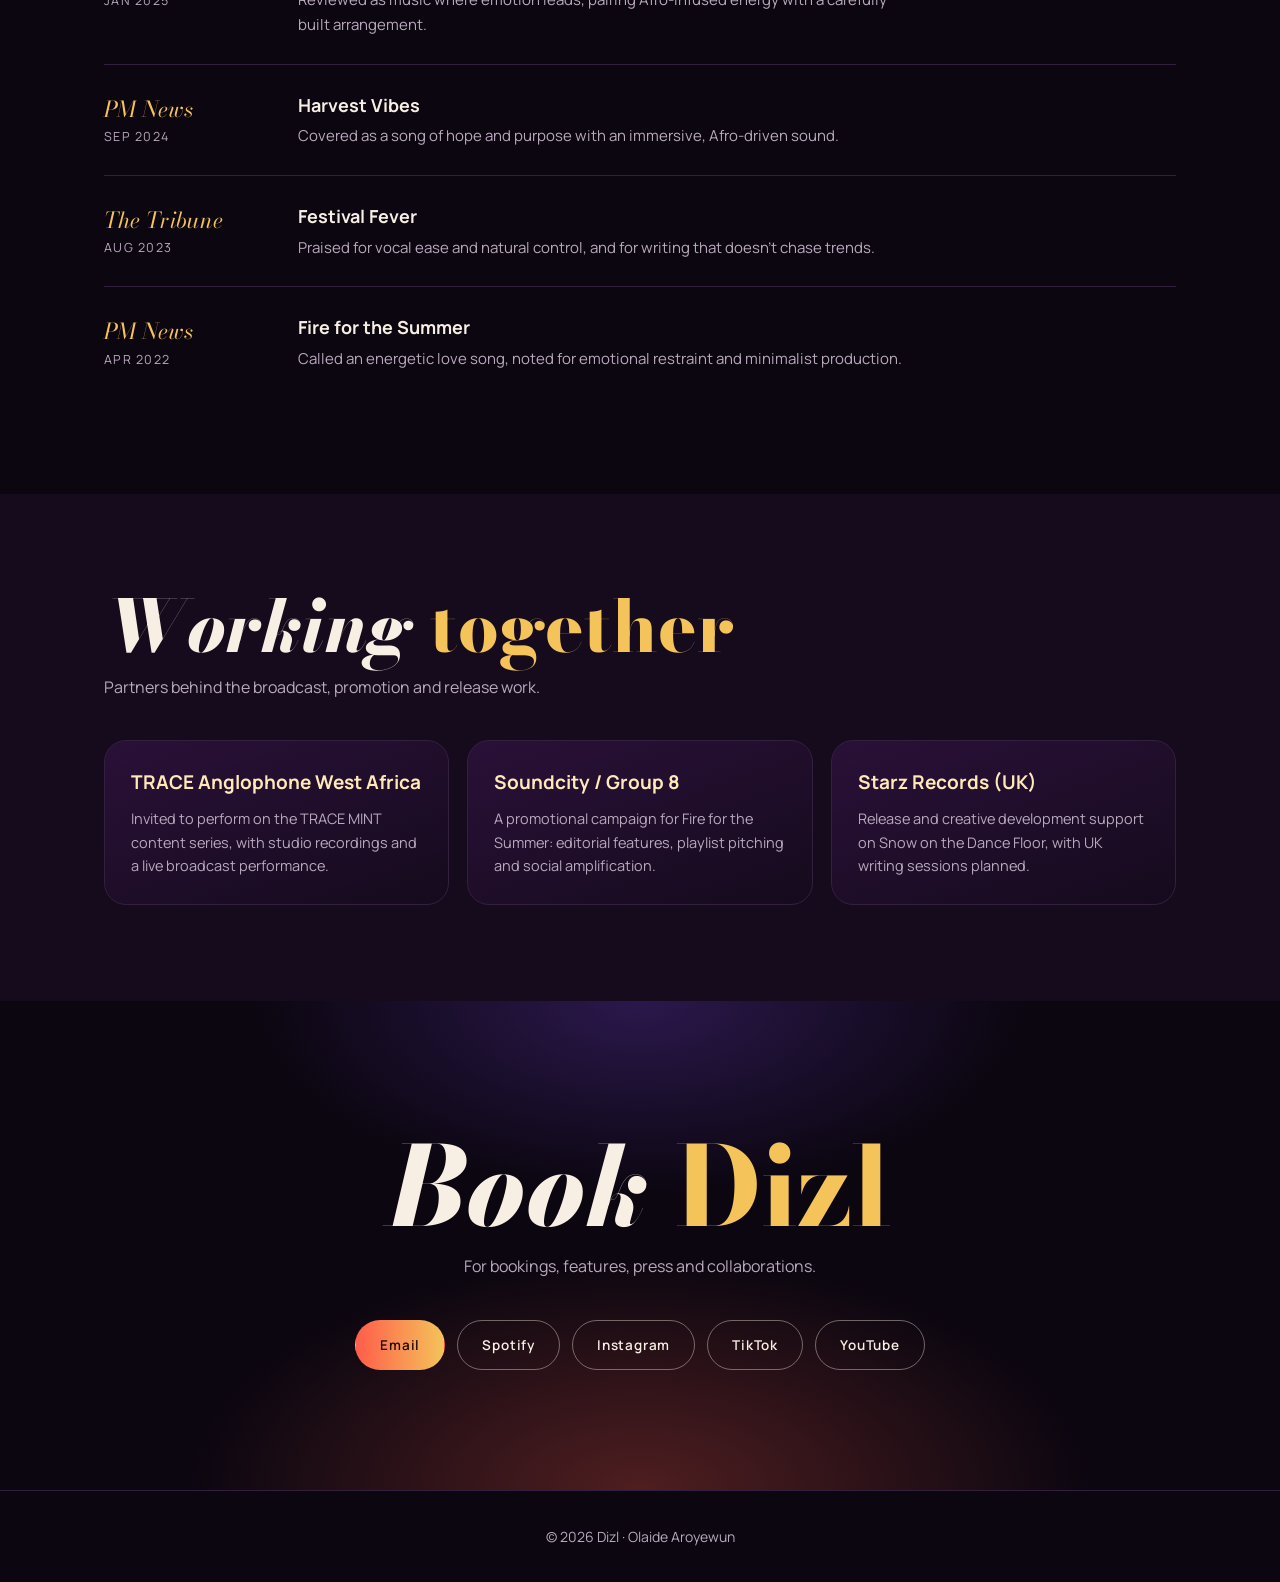
==== commit 3d06b699: "Portfolio: NHS role, diploma institution, Health with Ldee link, remove endorsements line, relabel A" ====
--- a/music/index.html
+++ b/music/index.html
@@ -207,7 +207,7 @@
     <div class="rc" data-k="harvest" tabindex="0" role="button" aria-label="Play preview of harvest" style="--c:#ff7a2f"><div class="art"><img src="img/harvest.jpg" alt="Harvest Vibes cover art" loading="lazy"></div><div class="t"><small>September 2024</small><h3>Harvest Vibes</h3><p>A song of hope, perseverance and purpose, driven by Afro-influenced rhythm.</p></div></div>
     <div class="rc" data-k="snow" tabindex="0" role="button" aria-label="Play preview of snow" style="--c:#6fb8ff"><div class="art"><img src="img/snow.jpg" alt="Snow on the Dance Floor cover art" loading="lazy"></div><div class="t"><small>January 2025</small><h3>Snow on the Dance Floor</h3><p>Emotion leads the sound in a deliberate, kinetic arrangement. The latest single.</p></div></div>
   </div>
-  <div class="platforms"><a class="pl" href="https://open.spotify.com/artist/3vCOClc48LY1x5cdoJgQlJ" target="_blank" rel="noopener">Spotify</a><a class="pl" href="https://music.apple.com/us/album/snow-on-the-dance-floor-single/1880357059" target="_blank" rel="noopener">Apple Music</a><a class="pl" href="https://www.deezer.com/album/925784041" target="_blank" rel="noopener">Deezer</a><a class="pl" href="https://distrokid.com/hyperfollow/dizl/snow-on-the-dance-floor-2" target="_blank" rel="noopener">YouTube Music</a><a class="pl" href="https://www.youtube.com/@dizlmusic" target="_blank" rel="noopener">YouTube channel</a></div>
+  <div class="platforms"><a class="pl" href="https://open.spotify.com/artist/3vCOClc48LY1x5cdoJgQlJ" target="_blank" rel="noopener">Spotify</a><a class="pl" href="https://music.apple.com/us/album/snow-on-the-dance-floor-single/1880357059" target="_blank" rel="noopener">Apple Music</a><a class="pl" href="https://www.deezer.com/album/925784041" target="_blank" rel="noopener">Deezer</a><a class="pl" href="https://distrokid.com/hyperfollow/dizl/snow-on-the-dance-floor-2" target="_blank" rel="noopener">All platforms</a><a class="pl" href="https://www.youtube.com/@dizlmusic" target="_blank" rel="noopener">YouTube channel</a></div>
   <div class="btns"><a class="btn p" href="https://distrokid.com/hyperfollow/dizl/snow-on-the-dance-floor-2" target="_blank" rel="noopener">Listen on your platform</a></div>
 </div></section>
 
@@ -224,7 +224,7 @@
 
 <section id="collab" style="background:var(--bg2)"><div class="wrap">
   <h2>Working <em>together</em></h2>
-  <p class="sub">Partners behind the broadcast, promotion and release work. Written endorsements available on request.</p>
+  <p class="sub">Partners behind the broadcast, promotion and release work.</p>
   <div class="collab">
     <div class="c"><h3>TRACE Anglophone West Africa</h3><p>Invited to perform on the TRACE MINT content series, with studio recordings and a live broadcast performance.</p></div>
     <div class="c"><h3>Soundcity / Group 8</h3><p>A promotional campaign for Fire for the Summer: editorial features, playlist pitching and social amplification.</p></div>
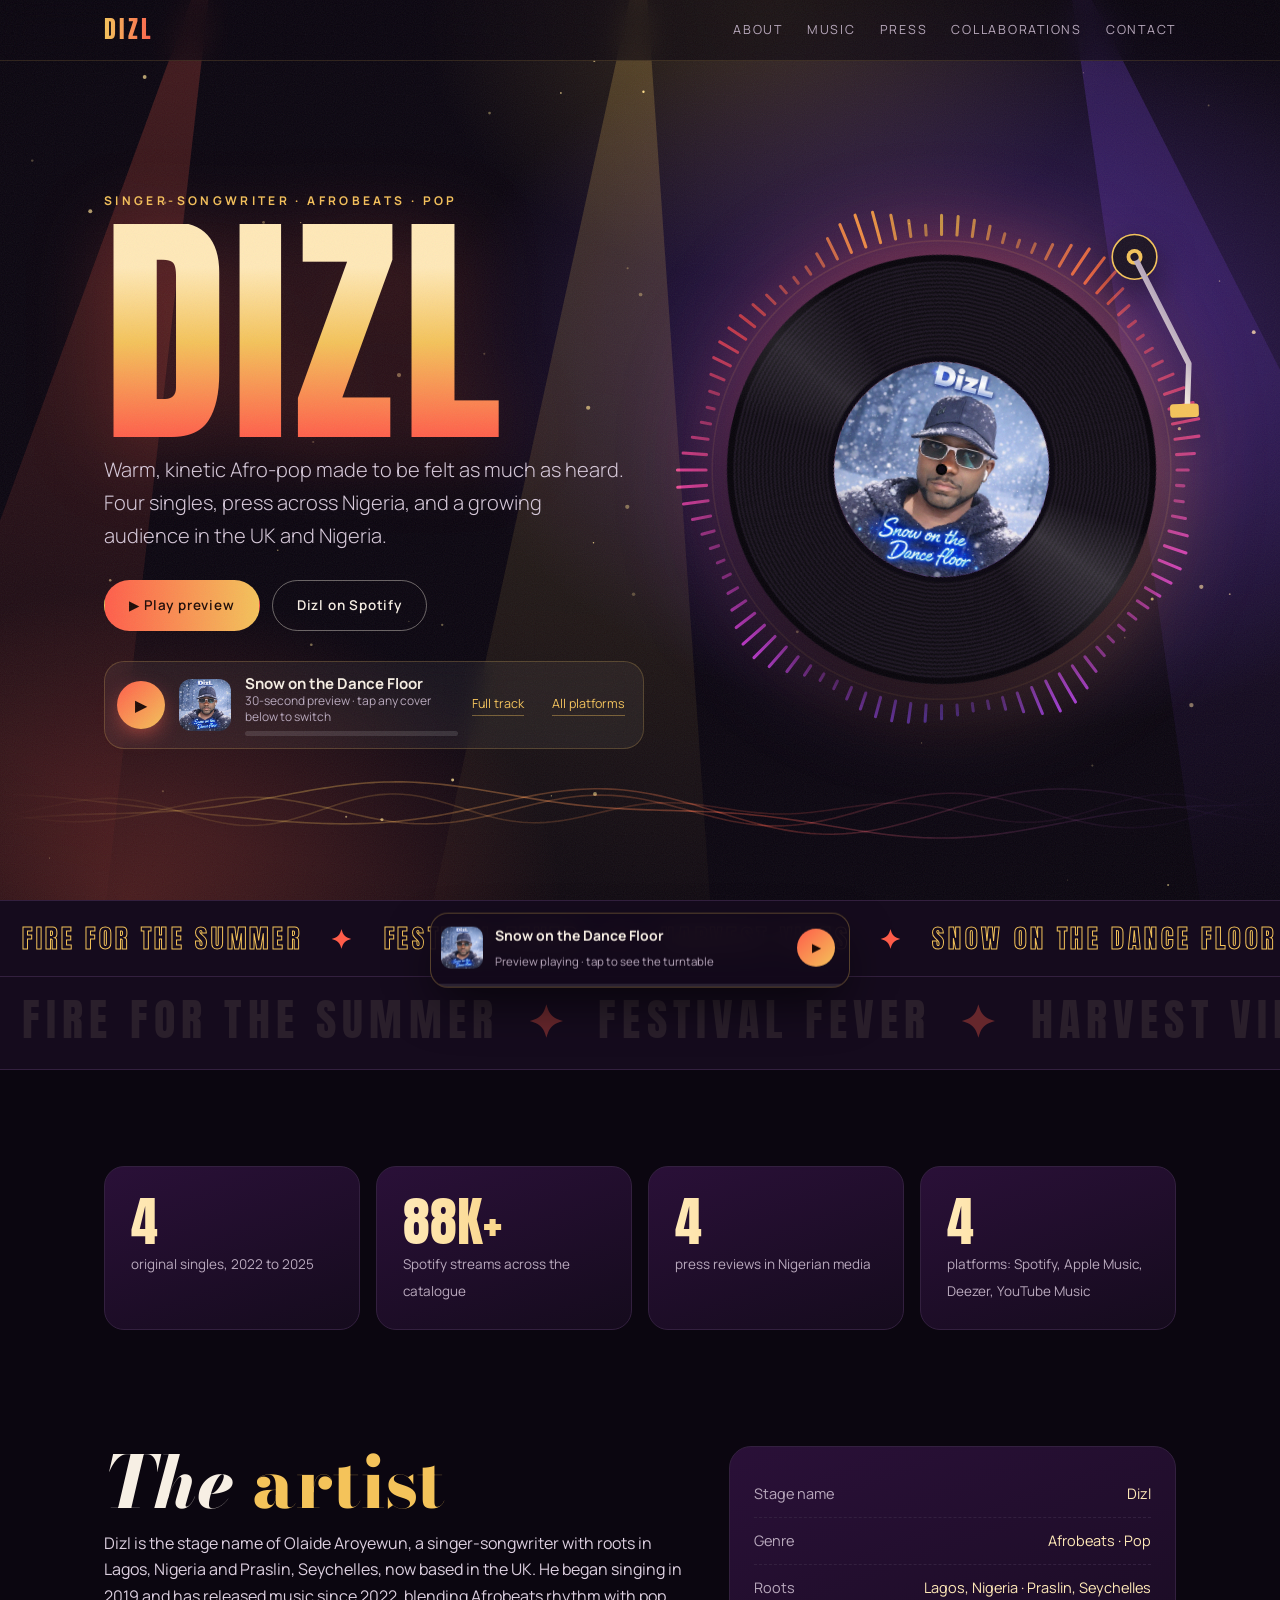
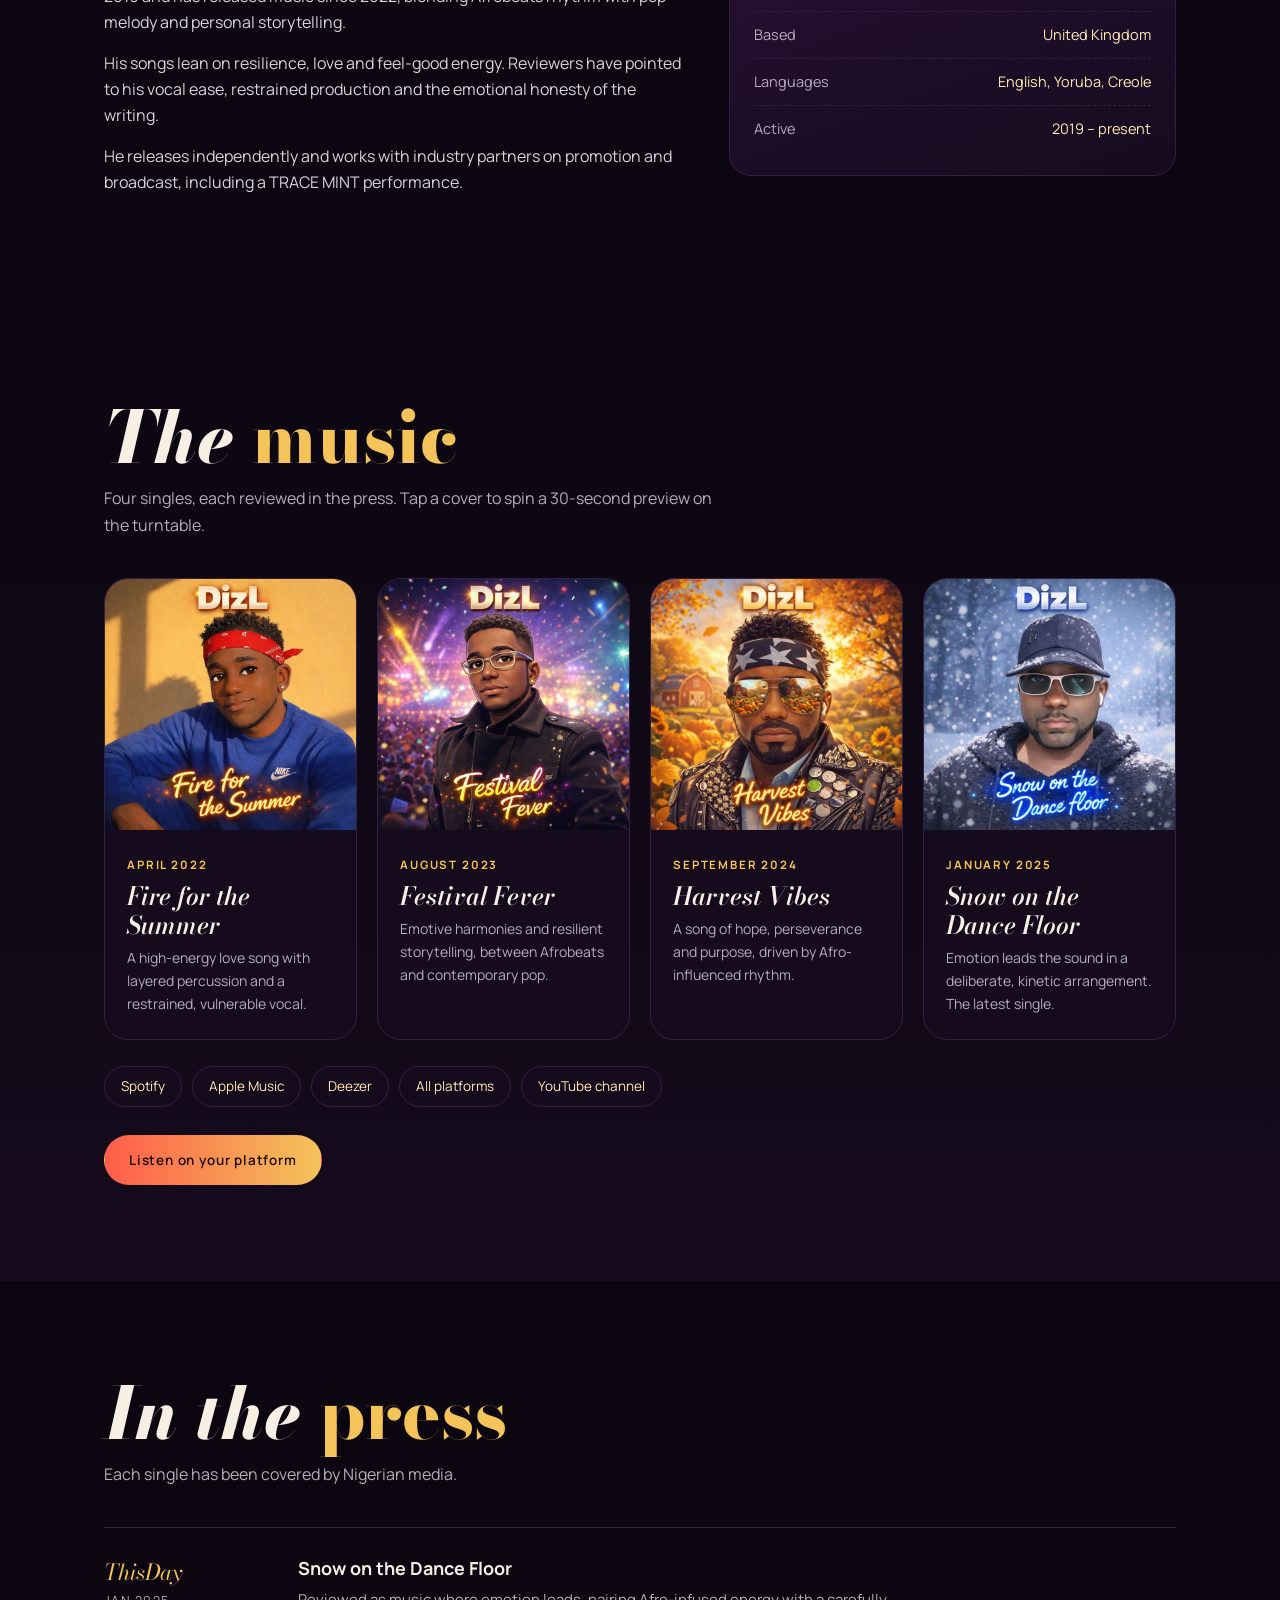
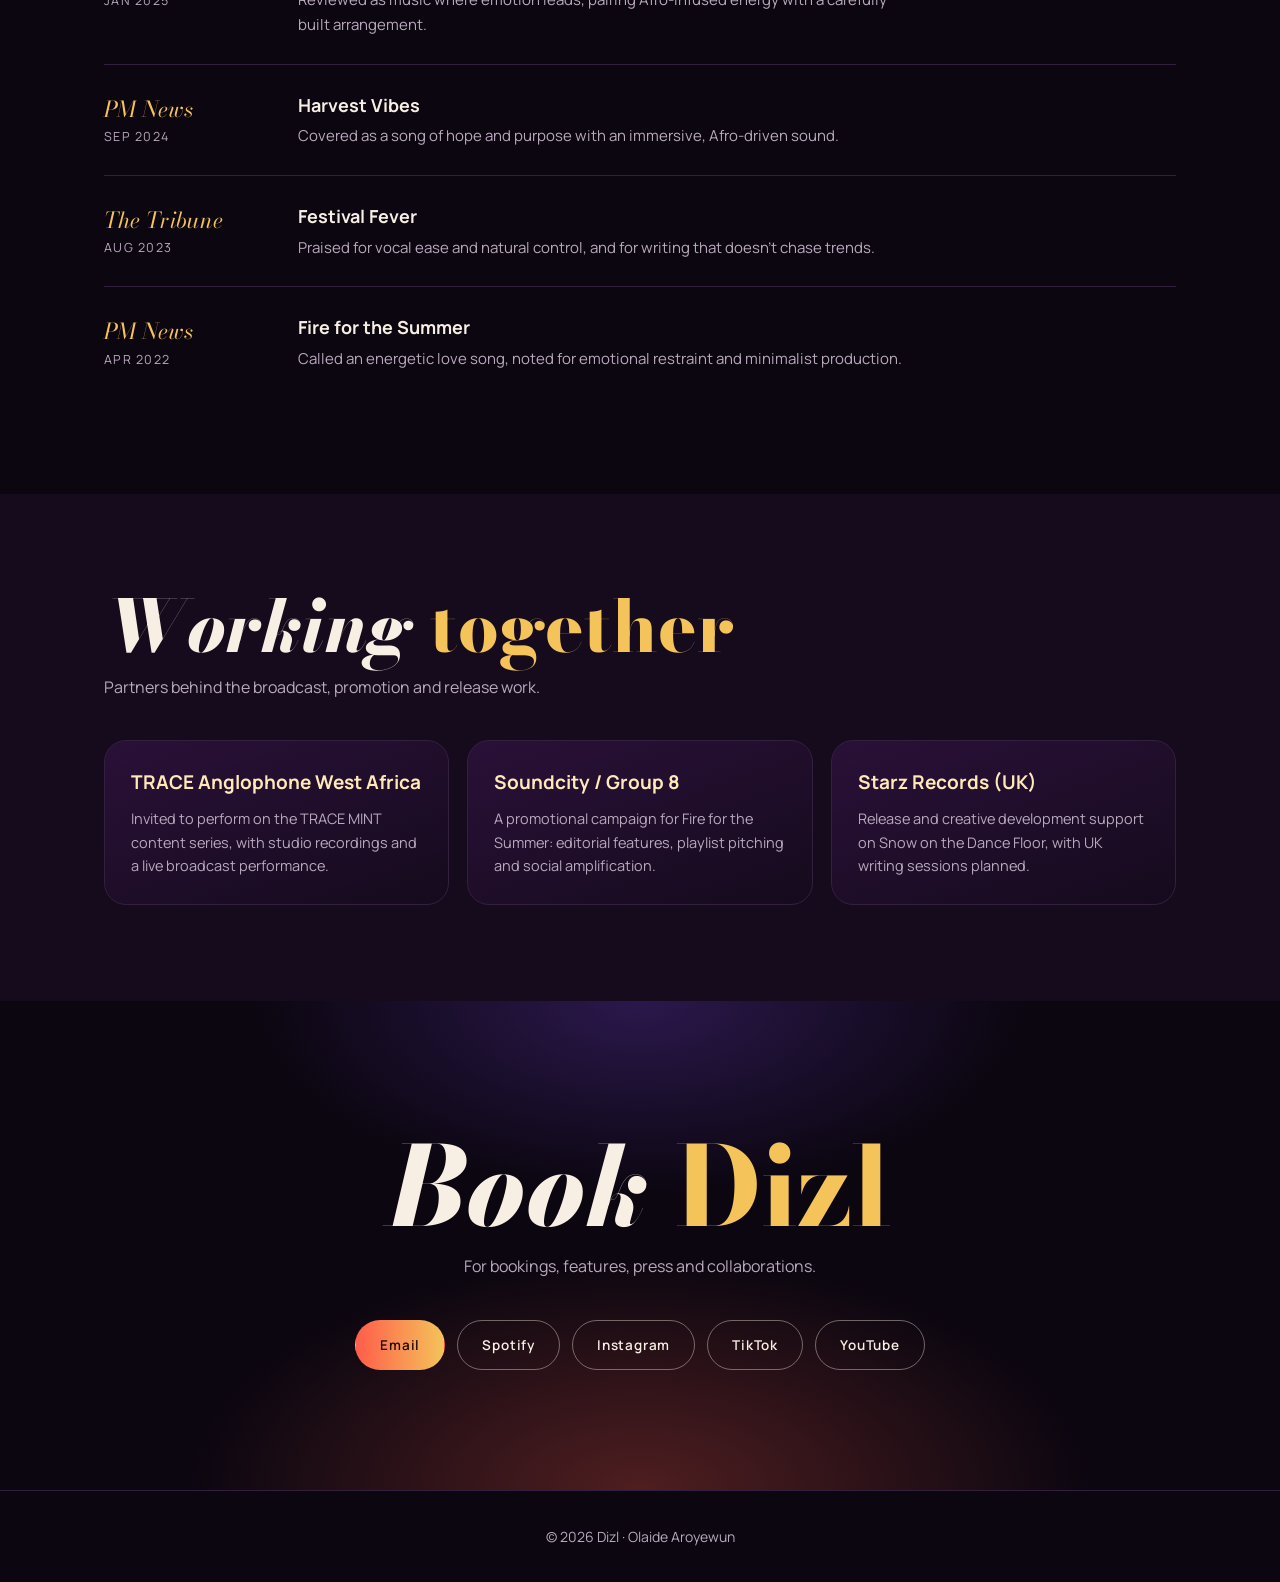
==== commit 0e5cffb2: "Music: point Full track buttons to Spotify for all four singles Co-Authored-By: Claude Sonnet 5.5 <n" ====
--- a/music/index.html
+++ b/music/index.html
@@ -300,9 +300,9 @@
 
 /* ===== turntable player ===== */
 var T={snow:{t:'Snow on the Dance Floor',img:'img/snow.jpg',src:'audio/snow.mp3',full:'https://open.spotify.com/track/1isKLHtDeZvDGnfQosy557',hf:'https://distrokid.com/hyperfollow/dizl/snow-on-the-dance-floor-2'},
-fire:{t:'Fire for the Summer',img:'img/fire.jpg',src:'audio/fire.mp3',full:'https://www.youtube.com/watch?v=isBNRYG3dnM',hf:'https://distrokid.com/hyperfollow/dizl/fire-for-the-summer-2'},
-festival:{t:'Festival Fever',img:'img/festival.jpg',src:'audio/festival.mp3',full:'https://www.youtube.com/watch?v=uwTGCxREiv4',hf:'https://distrokid.com/hyperfollow/dizl/festival-fever-2'},
-harvest:{t:'Harvest Vibes',img:'img/harvest.jpg',src:'audio/harvest.mp3',full:'https://www.youtube.com/watch?v=NyLhxni2BvM',hf:'https://distrokid.com/hyperfollow/dizl/harvest-vibes-2'}};
+fire:{t:'Fire for the Summer',img:'img/fire.jpg',src:'audio/fire.mp3',full:'https://open.spotify.com/track/51TmAMVEHEwu1qwLbEnYqU',hf:'https://distrokid.com/hyperfollow/dizl/fire-for-the-summer-2'},
+festival:{t:'Festival Fever',img:'img/festival.jpg',src:'audio/festival.mp3',full:'https://open.spotify.com/track/273MDmTlKGAS5gJemAotbG',hf:'https://distrokid.com/hyperfollow/dizl/festival-fever-2'},
+harvest:{t:'Harvest Vibes',img:'img/harvest.jpg',src:'audio/harvest.mp3',full:'https://open.spotify.com/track/64kIMw3bufz7aVXcQky18k',hf:'https://distrokid.com/hyperfollow/dizl/harvest-vibes-2'}};
 var aud=new Audio();aud.preload='none';var cur='snow',ac=null,$=function(id){return document.getElementById(id)};
 aud.src=T.snow.src;
 function ctxInit(){if(ac)return;try{var C=window.AudioContext||window.webkitAudioContext;ac=new C();var src=ac.createMediaElementSource(aud);var an=ac.createAnalyser();an.fftSize=256;an.smoothingTimeConstant=.78;src.connect(an);an.connect(ac.destination);FD=new Uint8Array(an.frequencyBinCount);AN=an}catch(e){AN=null}}
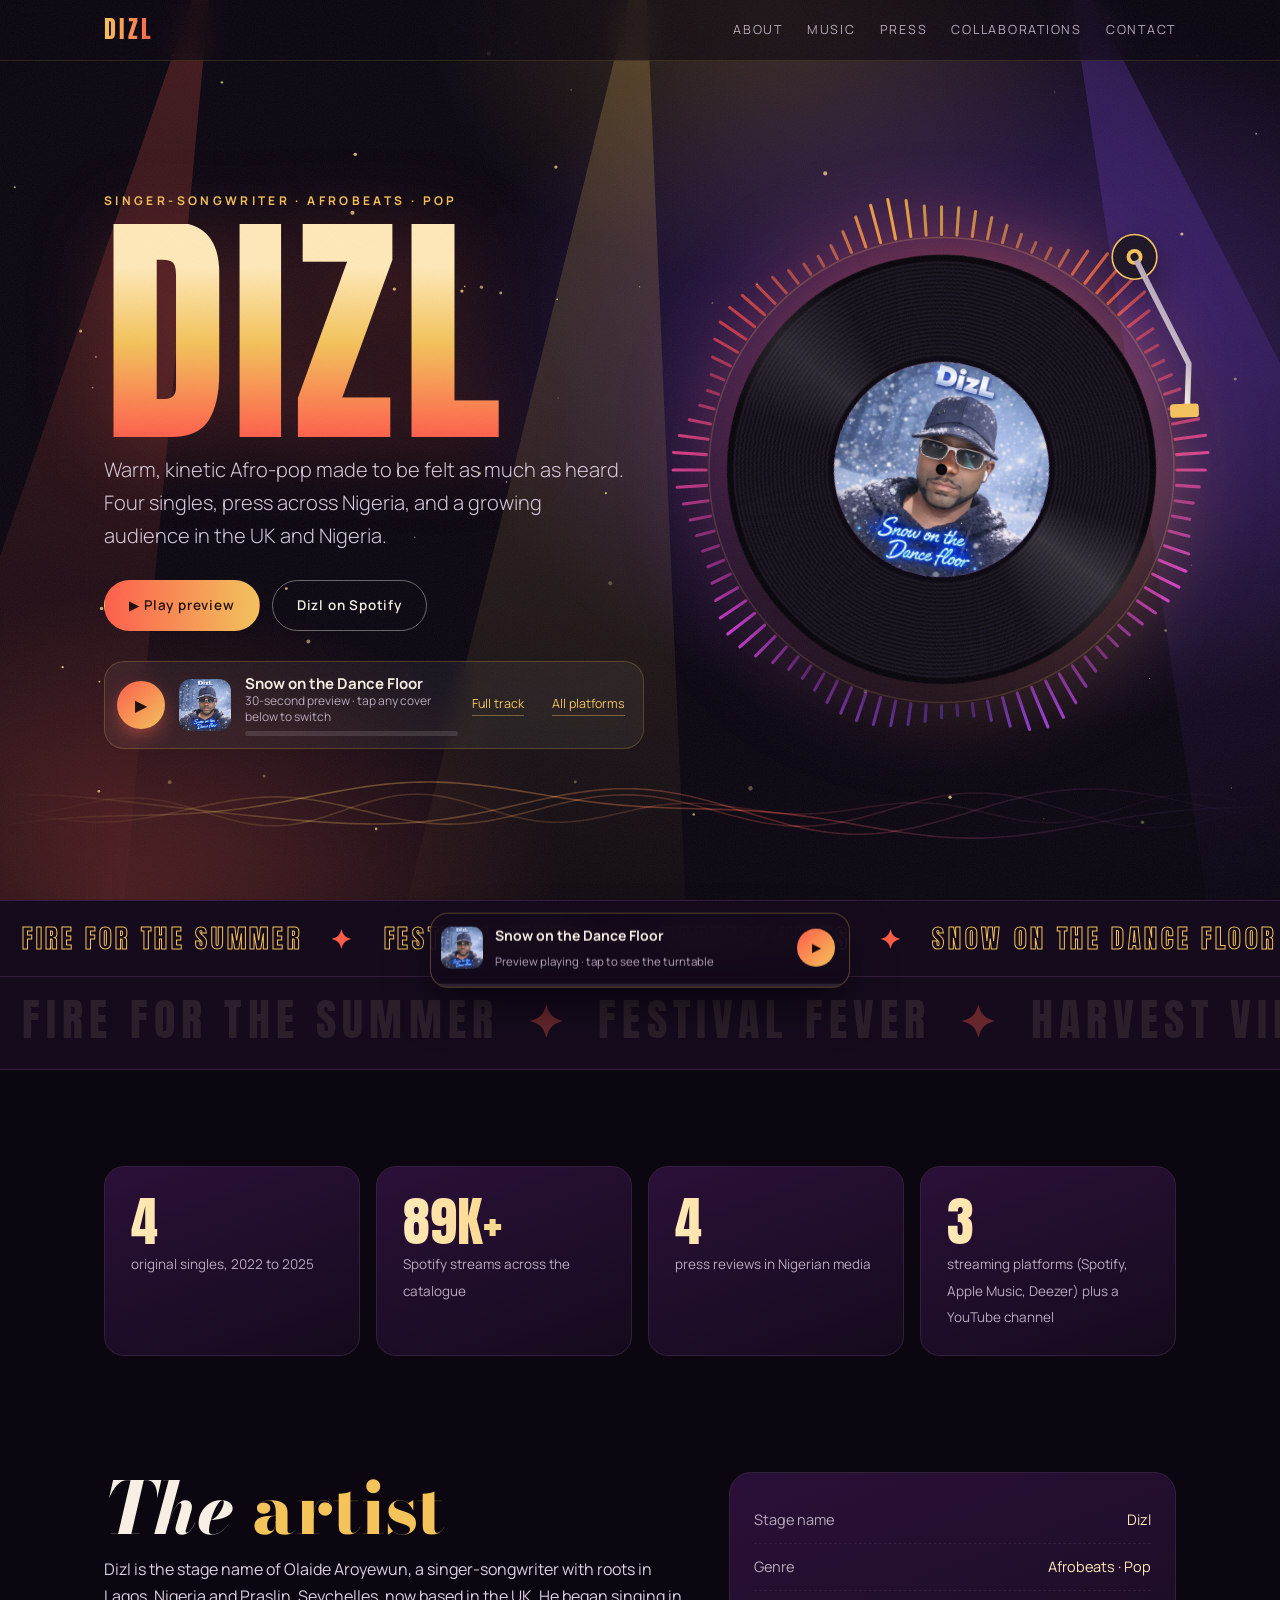
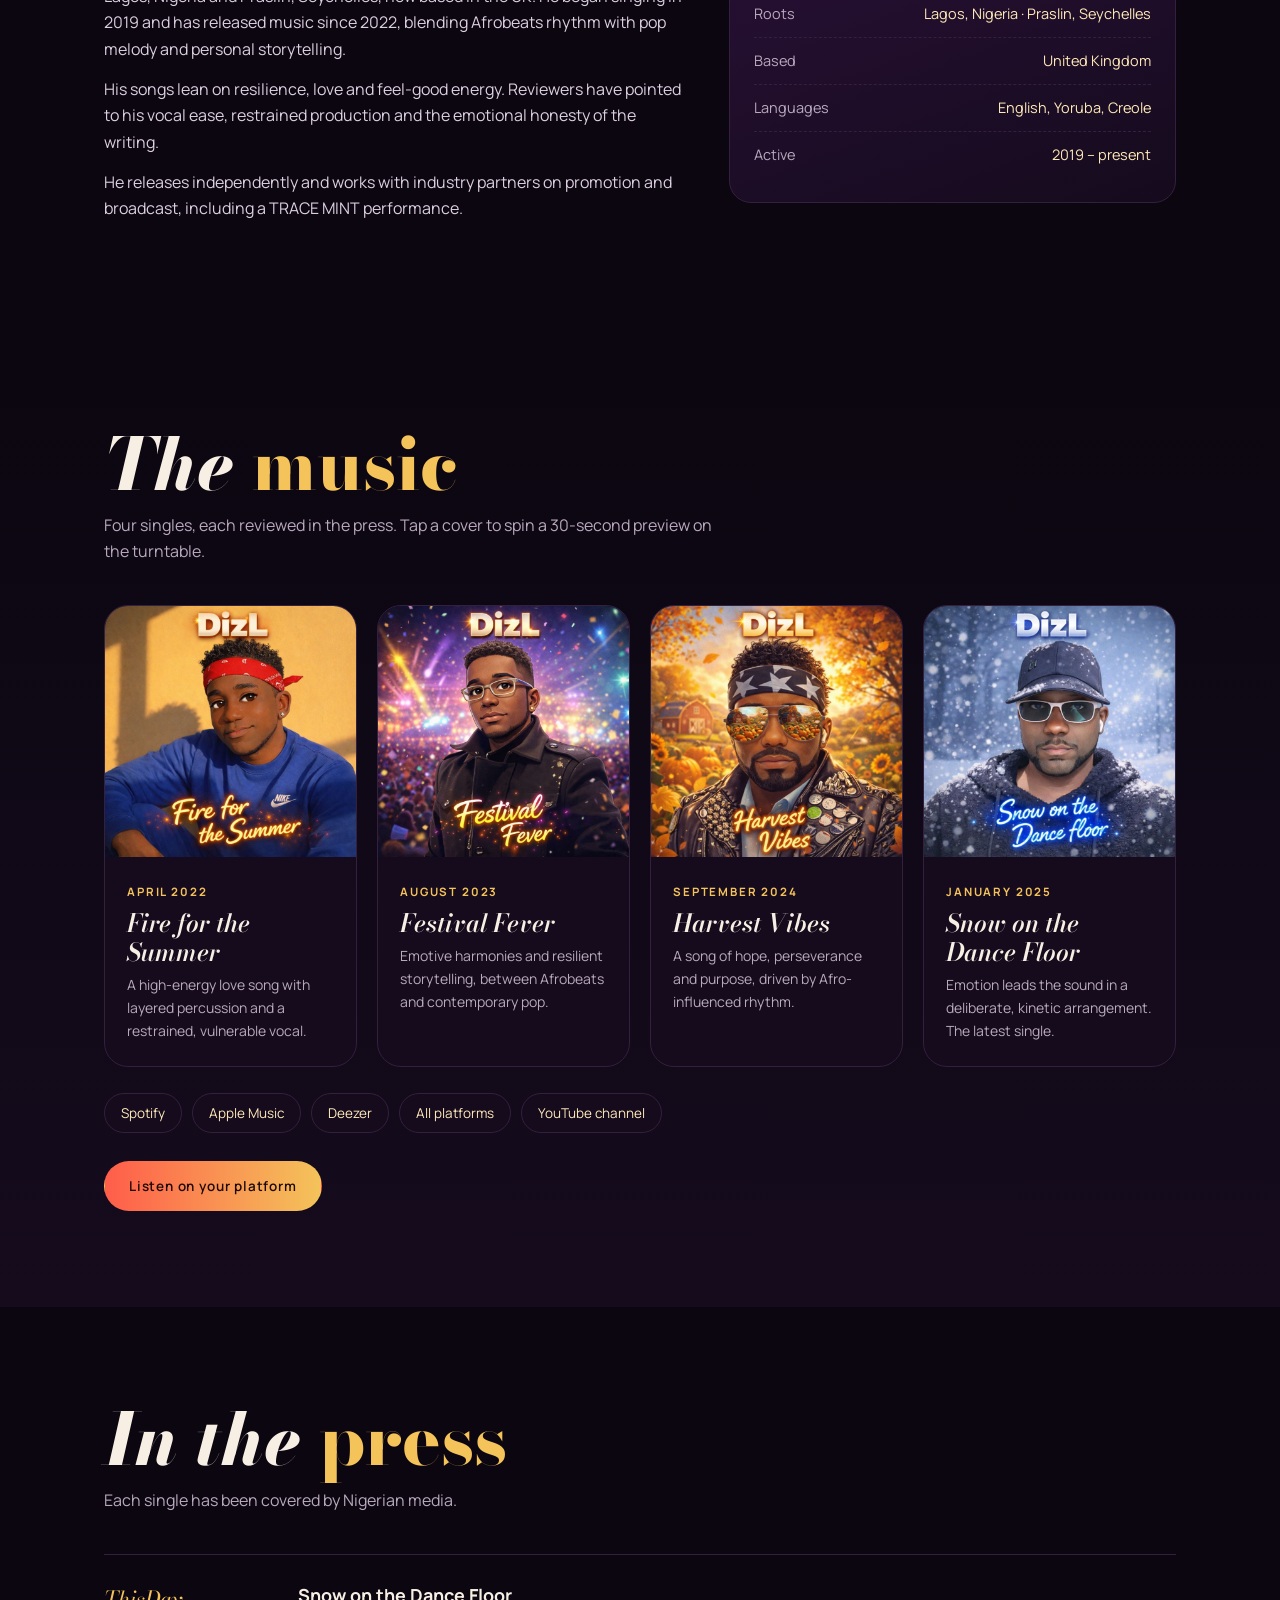
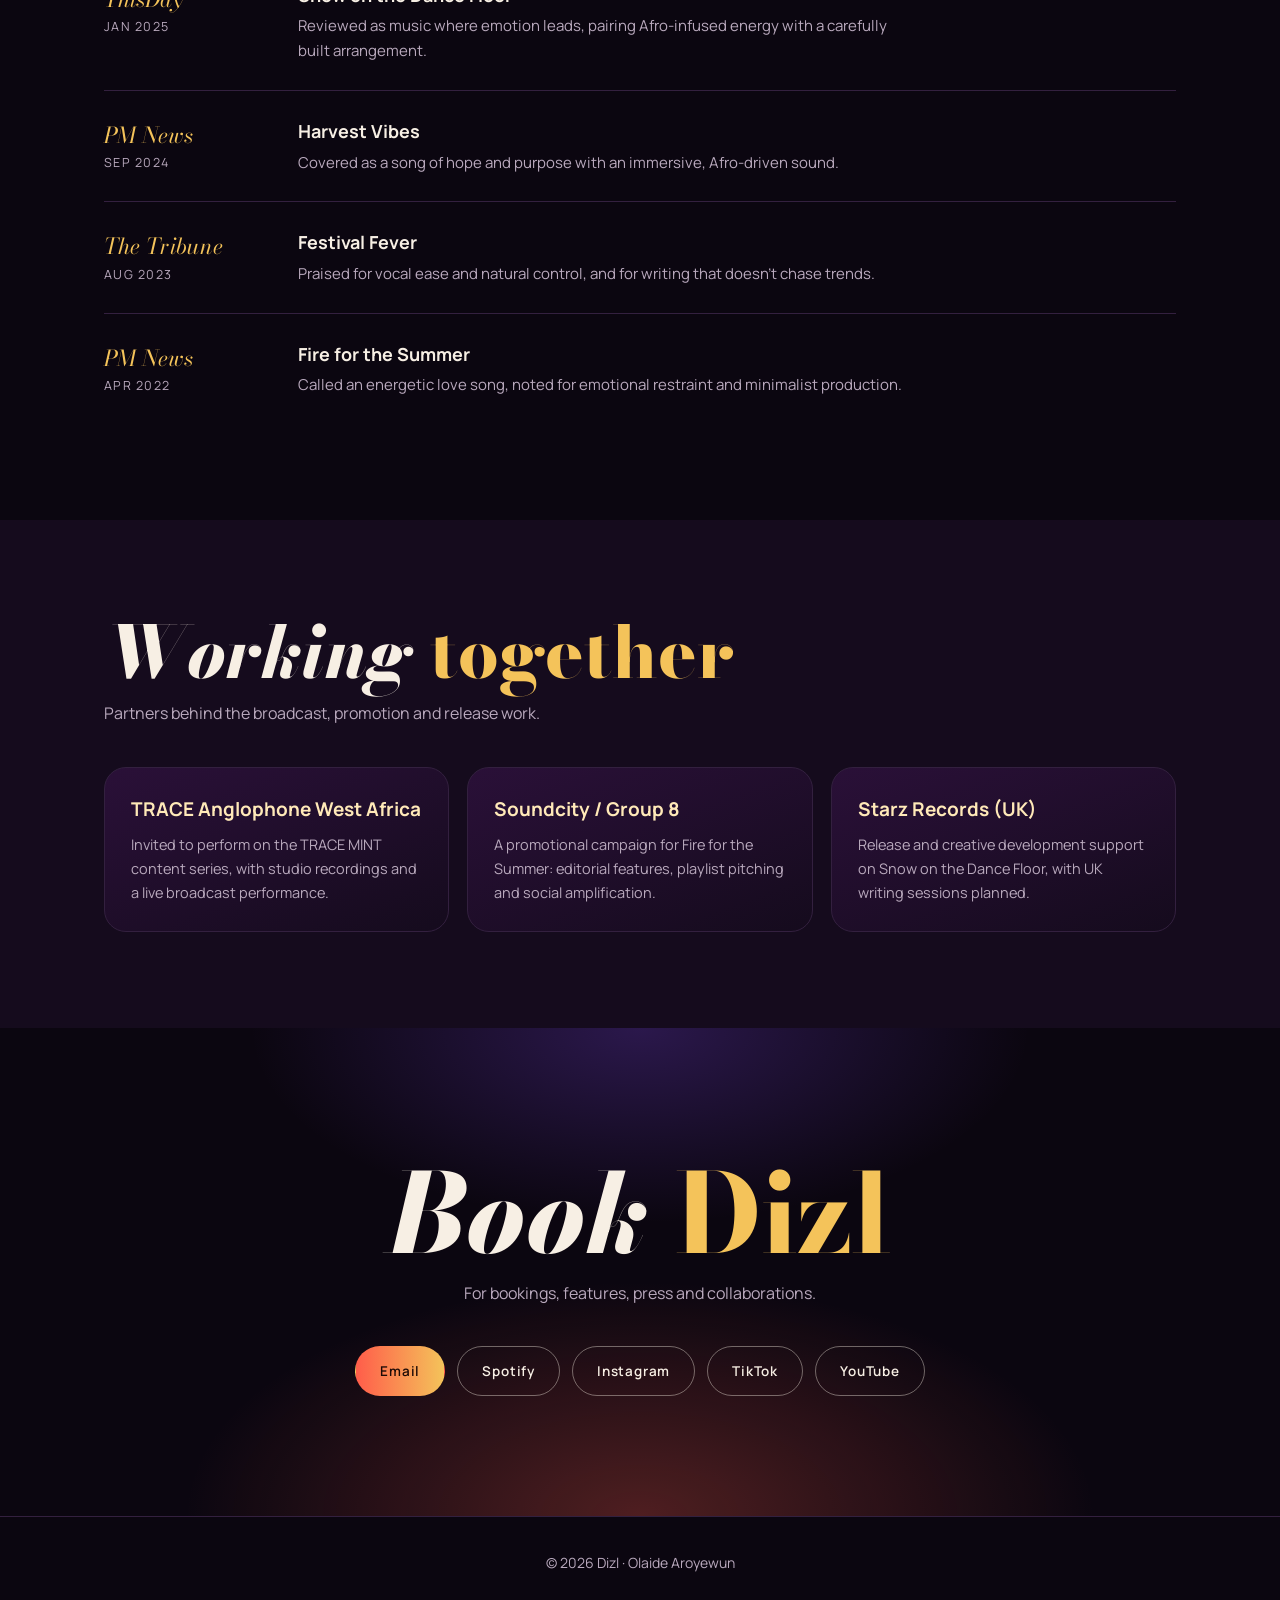
==== commit cd348c14: "Reword platform claims: three streaming platforms plus YouTube channel Co-Authored-By: Claude Sonnet" ====
--- a/music/index.html
+++ b/music/index.html
@@ -178,7 +178,7 @@
   <div class="stat"><b>4</b><span>original singles, 2022 to 2025</span></div>
   <div class="stat"><b>90K+</b><span>Spotify streams across the catalogue</span></div>
   <div class="stat"><b>4</b><span>press reviews in Nigerian media</span></div>
-  <div class="stat"><b>4</b><span>platforms: Spotify, Apple Music, Deezer, YouTube Music</span></div>
+  <div class="stat"><b>3</b><span>streaming platforms (Spotify, Apple Music, Deezer) plus a YouTube channel</span></div>
 </div></div></section>
 
 <section id="about" style="padding-top:20px"><div class="wrap about">
